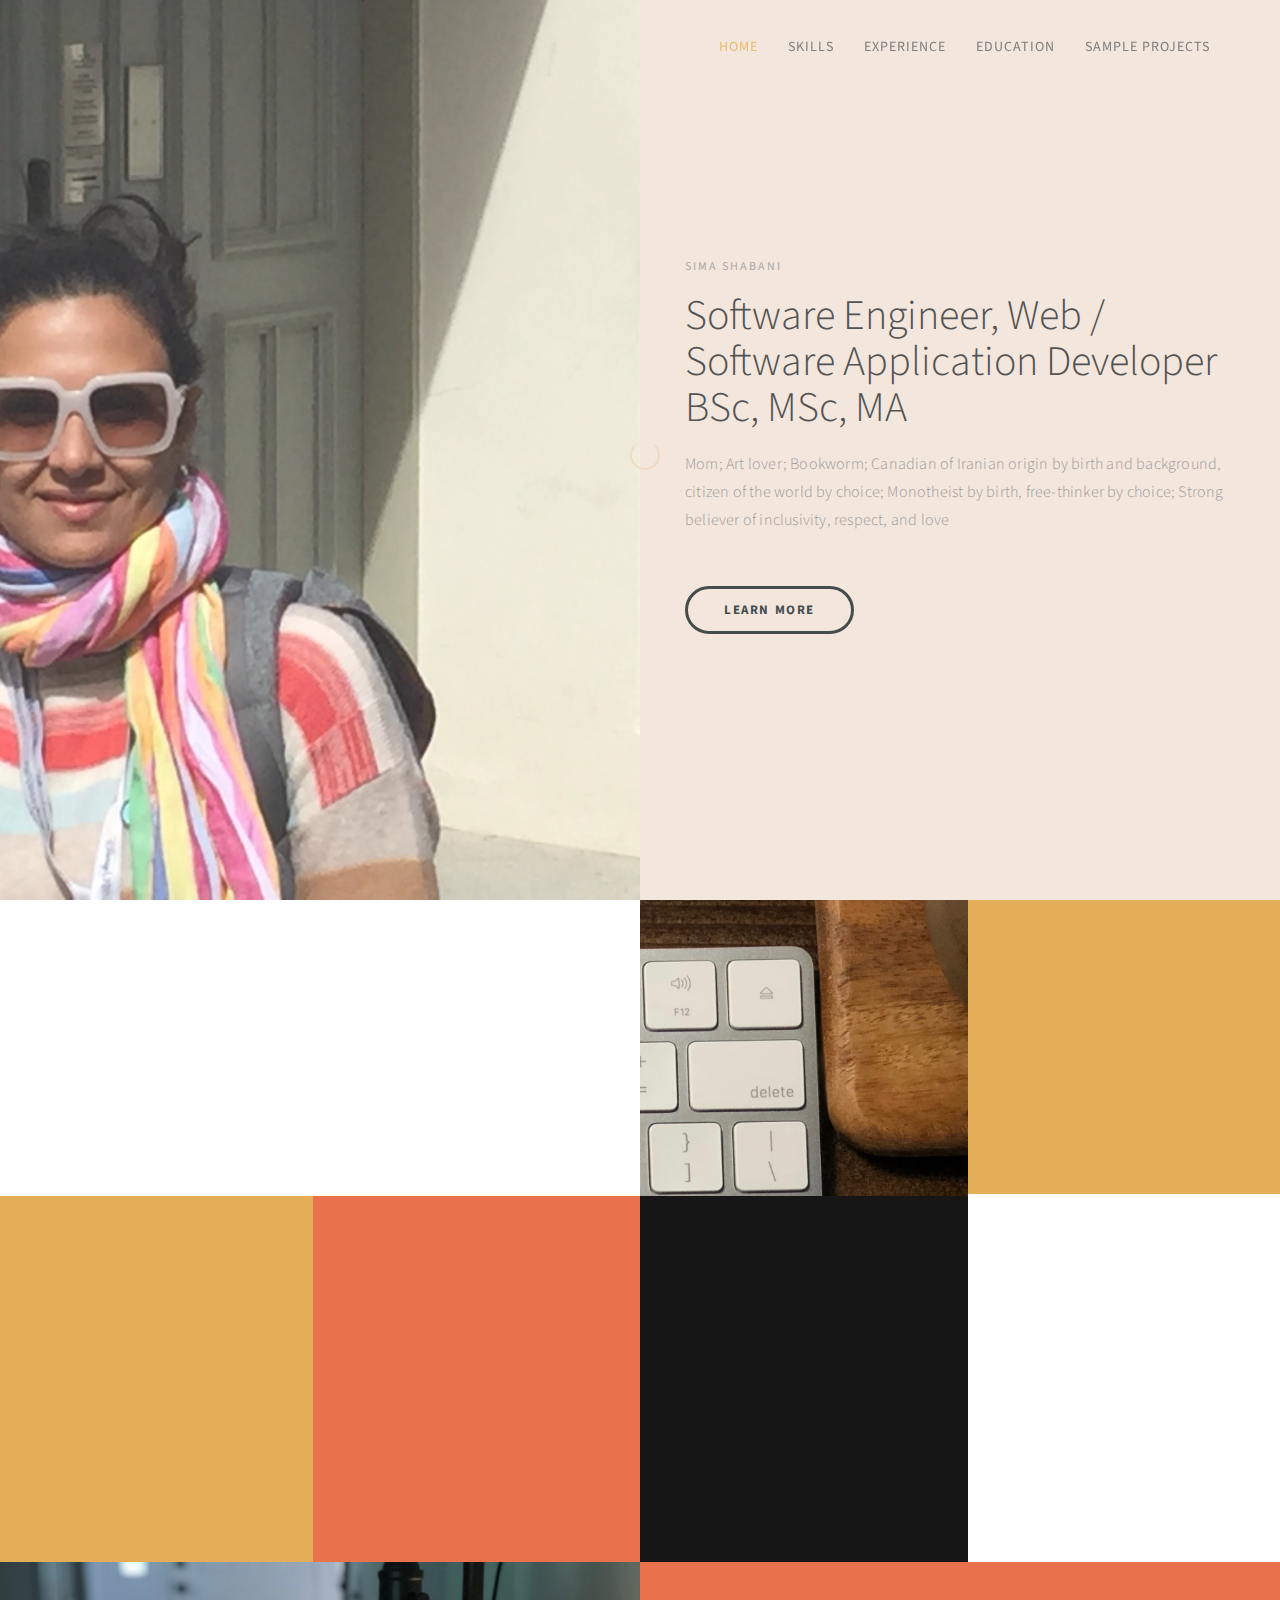
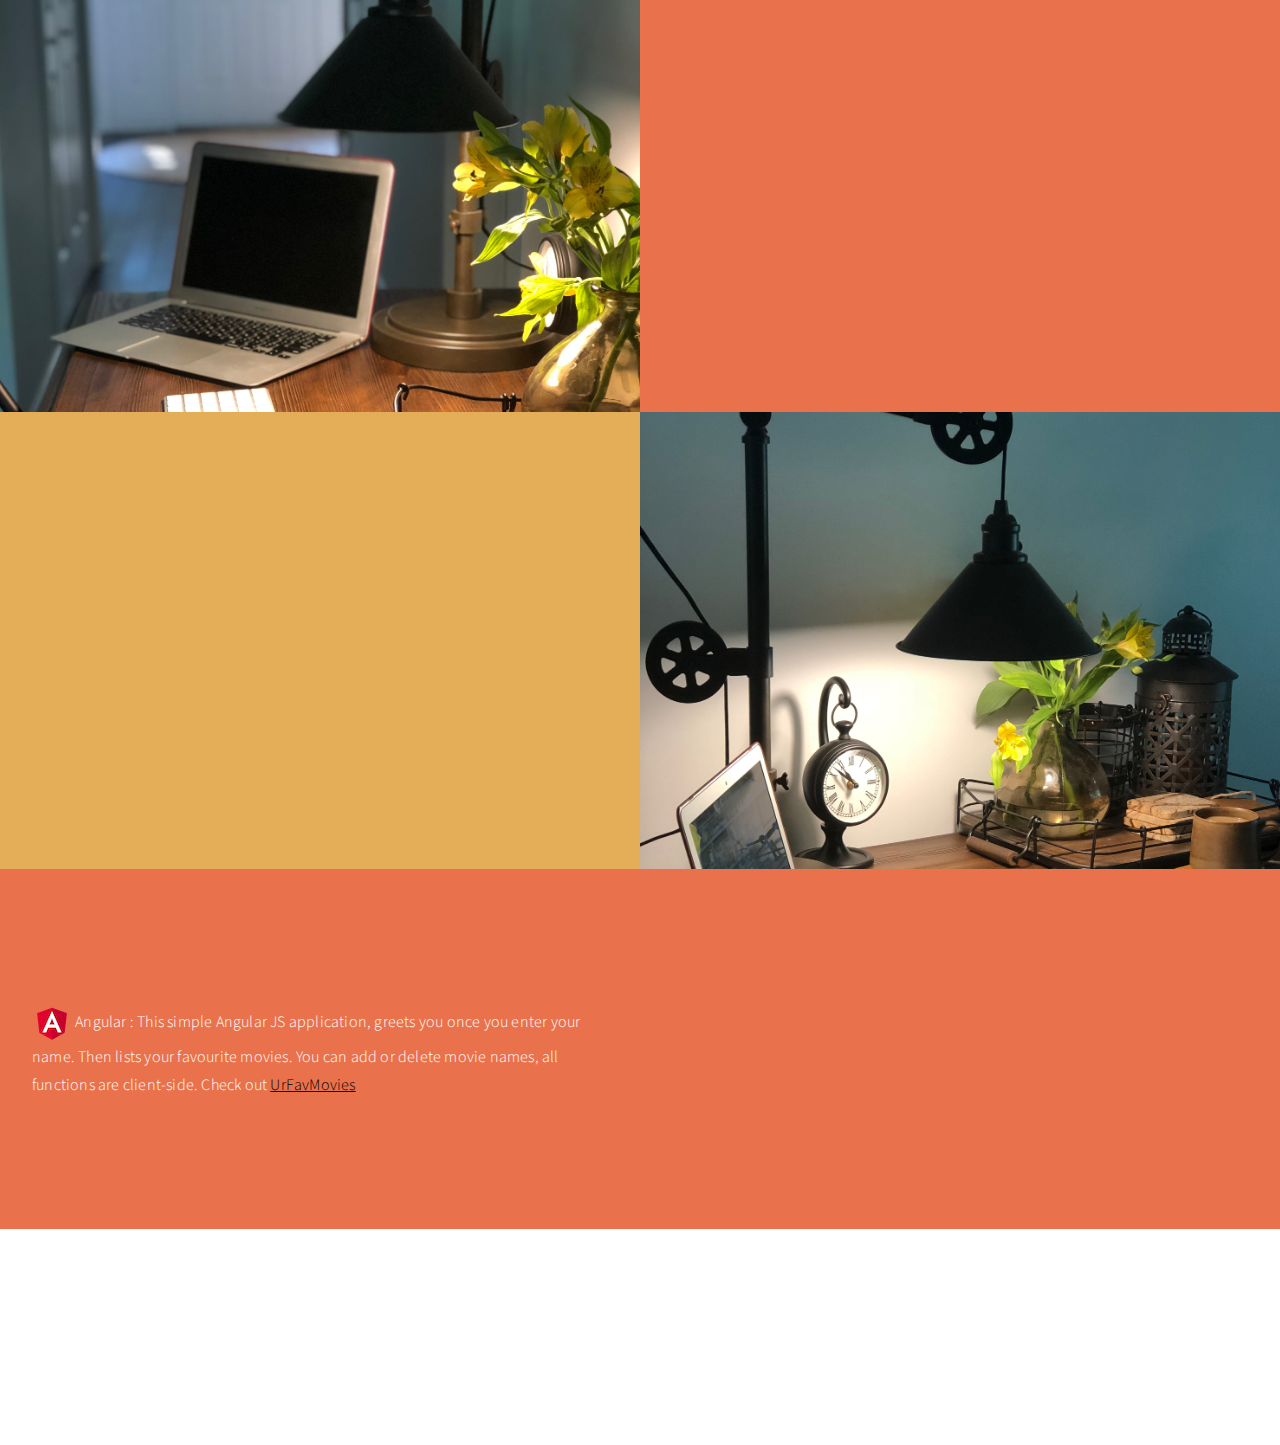
==== index.html @ d3cc43ae "go for it" ====
<!DOCTYPE html>
<html lang="en">
<head>

<meta charset="UTF-8">
<meta http-equiv="X-UA-Compatible" content="IE=Edge">
<meta name="description" content="">
<meta name="keywords" content="">
<meta name="author" content="SimaWithtemplatemo">
<meta name="viewport" content="width=device-width, initial-scale=1, maximum-scale=1">

<title>Sima Shabani</title>
<!--
Stimulus Template
http://www.templatemo.com/tm-498-stimulus
-->
<link rel="stylesheet" href="css/bootstrap.min.css">
<link rel="stylesheet" href="css/animate.css">
<link rel="stylesheet" href="css/font-awesome.min.css">
<link rel="stylesheet" href="css/templatemo-style.css">

<link href="https://fonts.googleapis.com/css?family=Source+Sans+Pro:300,400,700" rel="stylesheet">

</head>
<body data-spy="scroll" data-target=".navbar-collapse" data-offset="50">


<!-- PRE LOADER -->

<div class="preloader">
     <div class="spinner">
          <span class="spinner-rotate"></span>
     </div>
</div>


<!-- Navigation Section -->

<div class="navbar navbar-fixed-top custom-navbar" role="navigation">
     <div class="container">

          <!-- navbar header
          <div class="navbar-header">
               <button class="navbar-toggle" data-toggle="collapse" data-target=".navbar-collapse">
                    <span class="icon icon-bar"></span>
                    <span class="icon icon-bar"></span>
                    <span class="icon icon-bar"></span>
               </button>
               <a href="#" class="navbar-brand">Stimulus</a>
          </div> -->

          <div class="collapse navbar-collapse">
               <ul class="nav navbar-nav navbar-right">
                    <li><a href="#home" class="smoothScroll">Home</a></li>
              
                    <li><a href="#about" class="smoothScroll">Skills</a></li>
                    <li><a href="#experience" class="smoothScroll">Experience</a></li>
                    <li><a href="#education" class="smoothScroll">Education</a></li>

                    <li><a href="#contact" class="smoothScroll">Sample Projects</a></li>
               </ul>
          </div>

     </div>
</div>


<!-- Home Section -->

<section id="home" class="parallax-section">
     <div class="container">
          <div class="row">

               <div class="col-md-6 col-sm-6">
                    <div class="home-img"></div>
               </div>

               <div class="col-md-6 col-sm-6">
                    <div class="home-thumb">
                         <div class="section-title">

                              <h4 class="wow fadeInUp" data-wow-delay="0.3s">SIMA SHABANI</h4>
                              <h1 class="wow fadeInUp" data-wow-delay="0.6s">Software Engineer, Web / Software Application Developer<br>BSc, MSc, MA</h1>
                              <p class="wow fadeInUp" data-wow-delay="0.9s">Mom; Art lover; Bookworm; Canadian of Iranian origin by birth and background, citizen of the world by choice; Monotheist by birth, free-thinker by choice; Strong believer of inclusivity, respect, and love</p>
                              
                              <a href="#about" class="wow fadeInUp smoothScroll section-btn btn btn-success" data-wow-delay="1.4s">Learn More</a>
                              
                         </div>
                    </div>
               </div>


          </div>
     </div>
</section>


<!-- About Section -->

<section id="about" class="parallax-section">
     <div class="container">
          <div class="row">

               <div class="col-md-6 col-sm-12">
                    <div class="about-thumb">
                         <div class="wow fadeInUp section-title" data-wow-delay="0.4s">
                              <h1>Professional Web / Software Developer</h1>
                             <!--  <p class="color-yellow">Sed vulputate vitae diam quis bibendum</p> -->
                         </div>
                         <div class="wow fadeInUp" data-wow-delay="0.8s">
                              <p>I perform all aspects of Web development from analysing the clients' requirements to preparing prototypes, designing UIs, coding, implementing, deployment, maintenance and support.</p>

                            </div>
                    </div>
               </div>

               <div class="col-md-3 col-sm-6">
                    <div class="background-image about-img"></div>
               </div>

               <div class="bg-yellow col-md-3 col-sm-6">
                    <div class="skill-thumb">
                         <div class="wow fadeInUp section-title color-white" data-wow-delay="1.2s">
                              <h3>Techniques/Languages</h3>
                         </div>

                         <div class=" wow fadeInUp skills-thumb" data-wow-delay="1.6s">
                         <strong>Front-end and UI Design</strong>
                             
                                   <div class="progress">
                                        <div class="progress-bar progress-bar-primary" role="progressbar" aria-valuenow="100" aria-valuemin="0" aria-valuemax="100" style="width: 100%;"></div>
                                   </div>

                         <strong>Back-end Programming</strong>
                            
                                   <div class="progress">
                                        <div class="progress-bar progress-bar-primary" role="progressbar" aria-valuenow="100" aria-valuemin="0" aria-valuemax="100" style="width: 100%;"></div>
                                   </div>

                         <strong>Database</strong>
                           
                                   <div class="progress">
                                        <div class="progress-bar progress-bar-primary" role="progressbar" aria-valuenow="100" aria-valuemin="0" aria-valuemax="100" style="width: 100%;"></div>
                                   </div>
                         </div>

                    </div>
               </div>

          </div>
     </div>
</section>


<!-- Service Section -->

<section id="service" class="parallax-section">
     <div class="container">
          <div class="row">
<div class="col-container">
               <div class="bg-yellow col-md-3 col-sm-6 col">
                    <div class="wow fadeInUp color-white service-thumb" data-wow-delay="0.8s">
                         <i class="fa fa-html5"></i>
                              <h3>Front-end / UI Design</h3>
                              <p class="color-white" item-height="200">
                                HTML - HTML5; CSS / CSS3; JavaScript; 
                                  TypeScript; 
                                  Angular JS; 
                                  Dreamweaver; 
                                  Photoshop; 
                                  jQuery
                              </p>
                    </div>
               </div>

               <div class="col-md-3 col-sm-6 col">
                    <div class="wow fadeInUp color-white service-thumb" data-wow-delay="1.2s">
                         <i class="fa fa-laptop"></i>
                              <h3>Programming / Coding</h3>
                              <p class="color-white">
OOP; PHP; Perl; Phyton; Java; .Net; Visual Basic and C#; Visual Studio

                              </p>
                    </div>
               </div>

               <div class="bg-dark col-md-3 col-sm-6 col">
                    <div class="wow fadeInUp color-white service-thumb" data-wow-delay="1.6s">
                         <i class="fa fa-database"></i>
                              <h3>Database</h3>
                              <p class="color-white">RDMBS design, development, normalization, maintenance; SQL; Oracle; MySQL</p>
                    </div>
               </div>

               <div class="bg-white col-md-3 col-sm-6 col">
                    <div class="wow fadeInUp service-thumb" data-wow-delay="1.8s">
                         <i class="fa fa-server"></i>
                              <h3>Servers / Services / Apps</h3>
                              <p>Apache; Node.js; ISS; Github; CMS (WordPress, Drupal)</p>
                    </div>
               </div>
</div>
          </div>
     </div>
</section>


<!-- Experience Section -->

<section id="experience" class="parallax-section">
     <div class="container">
          <div class="row">

               <div class="col-md-6 col-sm-6">
                    <div class="background-image experience-img"></div>
               </div>

               <div class="col-md-6 col-sm-6">
                    <div class="color-white experience-thumb">
                         <div class="wow fadeInUp section-title" data-wow-delay="0.8s">
                              <h1>My Experiences</h1>
                              <p class="color-white"></p>
                         </div>

                         <div class="wow fadeInUp color-white media" data-wow-delay="1.2s">
                              <div class="media-object media-left">
                                   <i class="fa fa-keyboard-o"></i>
                              </div>
                              <div class="media-body">
                                   <h3 class="media-heading">.NET Software Developer <small>4+ years</small></h3>
                                   <p class="color-white">Private Sector</p>
                              </div>
                         </div>

                         <div class="wow fadeInUp color-white media" data-wow-delay="1.6s">
                              <div class="media-object media-left">
                                   <i class="fa fa-keyboard-o"></i>
                              </div>
                              <div class="media-body">
                                   <h3 class="media-heading">Systems Integrator / Web Developer <small>8+ years</small></h3>
                                   <p class="color-white">Government / Public Sector</p>
                              </div>
                         </div>
                         <div class="wow fadeInUp color-white media" data-wow-delay="1.6s">
                            <div class="media-object media-left">
                                 <i class="fa fa-keyboard-o"></i>
                            </div>
                            <div class="media-body">
                                 <h3 class="media-heading">Software Engineer <small>5+ years</small></h3>
                                 <p class="color-white">Freelance - Web and Software Solution Provider</p>
                            </div>
                       </div>

                    </div>
               </div>

          </div>
     </div>
</section>


<!-- Education Section -->

<section id="education" class="parallax-section">
     <div class="container">
          <div class="row">

               <div class="col-md-6 col-sm-6">
                    <div class="color-white education-thumb">
                         <div class="wow fadeInUp section-title" data-wow-delay="0.8s">
                              <h1>My Education</h1>
                              <p class="color-white">BSc, MSc, MA</p>
                         </div>

                         <div class="wow fadeInUp color-white media" data-wow-delay="1.2s">
                              <div class="media-object media-left">
                                   <i class="fa fa-graduation-cap"></i>
                              </div>
                              <div class="media-body">
                                   <h3 class="media-heading">Master of Art in Liberal Studies <small>May 2017</small></h3>
                                   <p class="color-white"> </p>
                              </div>
                         </div>

                         <div class="wow fadeInUp color-white media" data-wow-delay="1.6s">
                              <div class="media-object media-left">
                                   <i class="fa fa-graduation-cap"></i>
                              </div>
                              <div class="media-body">
                                   <h3 class="media-heading">Master of Science in Information Studies <small>June 2012</small></h3>
                                   <p class="color-white"></p>
                              </div>
                         </div>
                         <div class="wow fadeInUp color-white media" data-wow-delay="1.6s">
                            <div class="media-object media-left">
                                 <i class="fa fa-graduation-cap"></i>
                            </div>
                            <div class="media-body">
                                 <h3 class="media-heading">Bachelore of Science in Software Engineering <small>June 1997</small></h3>
                                 <p class="color-white"></p>
                            </div>
                       </div>

                    </div>
               </div>

               <div class="col-md-6 col-sm-6">
                    <div class="background-image education-img"></div>
               </div>

          </div>
     </div>
</section>


<!-- Quotes Section 

<section id="quotes" class="parallax-section">
     <div class="overlay"></div>
     <div class="container">
          <div class="row">

               <div class="col-md-offset-1 col-md-10 col-sm-12">
                    <i class="wow fadeInUp fa fa-star" data-wow-delay="0.6s"></i>
                    <h2 class="wow fadeInUp" data-wow-delay="0.8s">Proin lobortis eu diam et facilisis. Fusce nisi nibh, molestie in vestibulum quis, auctor et orci.</h2>
                    <p class="wow fadeInUp" data-wow-delay="1s">Curabitur at pulvinar ante. Duis dui urna, faucibus eget felis eu, iaculis congue sem.</p>
               </div>

          </div>
     </div>
</section>
-->

<!-- Contact Section -->

<section id="contact" class="parallax-section">
     <div class="container">
          <div class="row">

               <div class="col-md-6 col-sm-12">

                    <div class="contact-form">
                            <div class="wow fadeInUp section-title" data-wow-delay="0.2s">
                                 <h1 class="color-white">Sample Projects</h1>
                                 <p class="color-white"></p>
                            </div>
                           
                            <div>
                              
                            <p class="color-white"><img src="images/Angular_li.png">
                               Angular : This simple Angular JS application, greets you once you enter your name. Then lists your favourite movies. You can add or delete movie names, all functions are client-side. Check out <a class="blackhls" href="https://simashabani.github.io/UrFavMovies/index.html" target="blank">UrFavMovies</a>
                            </p>
   </div>
                       </div>
                  <!--<div class="contact-form">
                         <div class="wow fadeInUp section-title" data-wow-delay="0.2s">
                              <h1 class="color-white">Contact me</h1>
                              <p class="color-white"></p>
                         </div>

                         <div id="contact-form">
                              <form action="#template-mo" method="post">
                                   <div class="wow fadeInUp" data-wow-delay="1s">
                                        <input name="fullname" type="text" class="form-control" id="fullname" placeholder="Your Name">
                                   </div>
                                   <div class="wow fadeInUp" data-wow-delay="1.2s">
                                        <input name="email" type="email" class="form-control" id="email" placeholder="Your Email">
                                   </div>
                                   <div class="wow fadeInUp" data-wow-delay="1.4s">
                                        <textarea name="message" rows="5" class="form-control" id="message" placeholder="Write your message..."></textarea>
                                   </div>
                                   <div class="wow fadeInUp col-md-6 col-sm-8" data-wow-delay="1.6s">
                                        <input name="submit" type="submit" class="form-control" id="submit" value="Send">
                                   </div>
                              </form>
                         </div>

                    </div> -->
               </div>

             <!--  <div class="col-md-3 col-sm-6">
                    <div class="background-image contact-img"></div>
               </div> 

               <div class="bg-dark col-md-6 col-sm-12">
                    <div class="contact-thumb">
                        <div class="wow fadeInUp contact-info" data-wow-delay="0.6s">
                              <h3 class="color-white">Visit my office</h3>
                              <p>456 New Street 22000, New York City, USA</p>
                         </div> 

                         <div class="wow fadeInUp contact-info" data-wow-delay="0.8s">
                              <h3 class="color-white">Contact.</h3>
                             <p><i class="fa fa-phone"></i> 01-0110-0220</p>
                              <p><i class="fa fa-envelope-o"></i> <a href="mailto:hello@company.co">hello@company.co</a></p>
                              <p><i class="fa fa-globe"></i> <a href="https://simashabani.github.io/">https://simashabani.github.io/</a></p>
                         </div>

                    </div>
               </div>-->

          </div>
     </div>
</section>


<!-- Footer Section -->

<footer>
	<div class="container">
		<div class="row">

               <div class="col-md-12 col-sm-12">
                    <div class="wow fadeInUp footer-copyright" data-wow-delay=".2s">
                         <p>Copyright &copy; 2018 Sima Shabani | Design: templatemo</p>
                         <p><i class="fa fa-globe"></i> <a href="https://simashabani.github.io/">https://simashabani.github.io/</a></p>
                         <p><i class="fa fa-envelope-o"></i> <a href="mailto:sima.shabani@gmail.com?subject=fromGithub" target="_blank">Email Me</a></p>
                    </div>
				<ul class="wow fadeInUp social-icon" data-wow-delay="2s">

                         <li><a href="#" class="fa fa-linkedin" href="https://www.linkedin.com/in/sima-shabani-69098434/"></a></li>

                    </ul>
               </div>
			
		</div>
	</div>
</footer>

<!-- SCRIPTS -->

<script src="js/jquery.js"></script>
<script src="js/bootstrap.min.js"></script>
<script src="js/jquery.parallax.js"></script>
<script src="js/smoothscroll.js"></script>
<script src="js/wow.min.js"></script>
<script src="js/custom.js"></script>

</body>
</html>
---- css/templatemo-style.css ----
/*

Stimulus Template

http://www.templatemo.com/tm-498-stimulus

*/

body {
	background: #ffffff;
    font-family: 'Source Sans Pro', sans-serif;
    font-style: normal;
	font-weight: 300;
    overflow-x: hidden;
}

html,body {
  width: 100%;
  height: 100%;
}


/*---------------------------------------
    Typorgraphy              
-----------------------------------------*/

h1,h2,h3,h4,h5,h6 {
  font-style: normal;
  font-weight: 300;
}

h1,h2,h3 {
  font-weight: 300;
}

h1 {
  font-size: 42px;
  padding-bottom: 14px;
  margin-bottom: 0px;
}

h2 {
  font-size: 42px;
  line-height: 52px;
  margin-top: 0px;
}

h3 {
  font-size: 26px;
  line-height: 32px;
  padding-bottom: 6px;
}

h4 {
  color: #999;
  font-size: 12px;
  font-weight: normal;
  letter-spacing: 2px;
  text-transform: uppercase;
  padding-top: 6px;
}

h5 {
  color: #666666;
}

strong {
  color: #232B2B;
  font-weight: normal;
}

p {
    color: #888;
    font-size: 16px;
    font-weight: 300;
    line-height: 28px;
    letter-spacing: 0.2px;
}

.section-btn {
  background-color: transparent;
  border: 3px solid #232B2B;
  border-radius: 100px;
  color: #232B2B;
  font-size: 13px;
  font-weight: bold;
  letter-spacing: 1.6px;
  padding: 12px 36px;
  margin-top: 42px;
  transition: all 0.4s ease-in-out;
  text-transform: uppercase;
}

.section-btn:hover {
  background: #E3AE57;
  border-color: transparent;
  color: #ffffff;
}

.btn-success:focus {
  background-color: #000;
  border-color: transparent;
}

.parallax-section {
  background-attachment: fixed !important;
  background-size: cover !important;
}

.section-title {
  position: relative;
  padding-bottom: 22px;
}

#about,
#service,
#experience,
#education,
#contact {
  position: relative;
}

#home .container,
#about .container, 
#experience .container,
#service .container,
#education .container,
#contact .container {
  width: 100%;
  padding: 0;
  margin: 0;
}

#experience .experience-thumb,
#education .education-thumb  {
  padding: 22px 42px 42px 42px;
}

#service,
#quotes,
footer {
  text-align: center;
}

#experience,
#education {
  background: #E9724C;
}

.background-image {
    background-position: 50% 50% !important;
    background-size: cover !important;
    width: 100%;
    height: 100%;
    min-height: 75vh;
    position: absolute;
    top: 0;
    right: 0;
    bottom: 0;
    left: 0;
}

.color-white {
  color: #ffffff;
}

.color-yellow {
  color: #E3AE57;
}

.bg-yellow {
  background: #E3AE57;
}

.bg-white {
  background: #ffffff;
}

.bg-dark {
  background: #161616;
}



/*---------------------------------------
    General               
-----------------------------------------*/

html{
  -webkit-font-smoothing: antialiased;
}

a {
  color: #E3AE57;
  -webkit-transition: 0.5s;
  -o-transition: 0.5s;
  transition: 0.5s;
  text-decoration: none !important;
}
a:hover, a:active, a:focus {
  color: #E3AE57;
  outline: none;
}

a.blackhls {
  color: rgb(0, 0, 0);
  text-decoration: underline !important;
  -webkit-transition: 0.5s;
  -o-transition: 0.5s;
  transition: 0.5s;
}


* {
  -webkit-box-sizing: border-box;
  -moz-box-sizing: border-box;
  box-sizing: border-box;
}

*:before,
*:after {
  -webkit-box-sizing: border-box;
  -moz-box-sizing: border-box;
  box-sizing: border-box;
}



/*---------------------------------------
    Preloader section              
-----------------------------------------*/

.preloader {
  position: fixed;
  top: 0;
  left: 0;
  width: 100%;
  height: 100%;
  z-index: 99999;
  display: flex;
  flex-flow: row nowrap;
  justify-content: center;
  align-items: center;
  background: none repeat scroll 0 0 #ffffff;
}

.spinner {
  border: 1px solid transparent;
  border-radius: 5px;
  position: relative;
}

.spinner:before {
  content: '';
  box-sizing: border-box;
  position: absolute;
  top: 50%;
  left: 50%;
  width: 30px;
  height: 30px;
  margin-top: -10px;
  margin-left: -10px;
  border-radius: 50%;
  border: 2px solid #E3AE57;
  border-top-color: #f9f9f9;
  animation: spinner .6s linear infinite;
}

@-webkit-@keyframes spinner {
  to {transform: rotate(360deg);}
}

@keyframes spinner {
  to {transform: rotate(360deg);}
}



/*---------------------------------------
    Navigation section              
-----------------------------------------*/

.custom-navbar {
    margin-bottom: 0;
    background-color: #ffffff;
}

.custom-navbar .navbar-brand {
    color: #333;
	text-shadow: 1px 1px #fff;
    font-weight: bold;
    font-size: 24px;
    line-height: 35px;
    letter-spacing: 1px;
}

.custom-navbar .nav li a {
    color: #666;
    font-size: 14px;
    font-weight: 400;
    letter-spacing: 1px;
    text-transform: uppercase;
    line-height: 40px;
    transition: all 0.4s ease-in-out;
}

.custom-navbar .nav li a:hover {
    background: transparent;
    color: #E3AE57;
}

.custom-navbar .navbar-nav > li > a:hover,
.custom-navbar .navbar-nav > li > a:focus {
  background-color: transparent;
}

.custom-navbar .nav li.active > a {
    background-color: transparent;
    color: #E3AE57;
}

.custom-navbar .navbar-toggle {
    border: none;
    padding-top: 10px;
}

.custom-navbar .navbar-toggle {
    background-color: transparent;
}

.custom-navbar .navbar-toggle .icon-bar {
    background: #E3AE57;
    border-color: transparent;
}

@media(min-width:768px) {
    .custom-navbar {
        padding: 12px 0;
        border-bottom: 0;
        background: 0 0; 
    }
    .custom-navbar.top-nav-collapse {
        background: #ffffff;
        box-shadow: 0px 2px 8px 0px rgba(50, 50, 50, 0.08);
        padding: 0;
    }

}



/*---------------------------------------
    Home section              
-----------------------------------------*/

#home h1 {
  padding-bottom: 18px;
}

#home .col-md-6 {
  background: #f1e2d7;
/* light blue color: #c3eafd; */
  padding-right: 0;
  padding-left: 0;
}

#home .home-img {
  background: url('../images/homeSima-img.jpg') no-repeat;
  background-size: cover;
  background-position: 50% 50%;
  width: 100%;
  height: 100vh;
}

#home .home-thumb {
  display: -webkit-box;
  display: -webkit-flex;
  display: -ms-flexbox;
  display: flex;
  -webkit-box-align: center;
  -webkit-align-items: center;
  -ms-flex-align: center;
  align-items: center;
  height: 100vh;
  padding: 0 45px 0 45px;
}



/*---------------------------------------
   About section              
-----------------------------------------*/

#about .about-img {
    background: url('../images/aboutSima3-img.jpg') no-repeat;
}

#about .about-thumb,
#about .skill-thumb {
  padding: 22px 32px 32px 32px;
}

#about .progress {
  background: #ffffff;
  border-radius: 0px;
  box-shadow: none;
  height: 2px;
}

#about .progress-bar-primary {
  background: #232B2B;
}

#about strong,
#about span {
  font-weight: bold;
  display: inline-block;
  padding-bottom: 8px;
}



/*---------------------------------------
    Service section              
-----------------------------------------*/

#service {
  background: #E9724C;
}

#service p {
  font-size: 18px;
  line-height: 30px;
}

#service .service-thumb {
  padding: 52px 22px 52px 22px;
}

#service .service-thumb .fa {
  font-size: 42px;
  padding-bottom: 22px;
}



/*---------------------------------------
    Experience section              
-----------------------------------------*/

#experience .experience-img {
  background: url('../images/experienceSima-img.jpg') no-repeat;
}

#experience .media-heading {
  margin-bottom: 0px;
}

#experience .media .fa {
  font-size: 42px;
  margin-right: 14px;
}

#experience small {
  color: #633;
  font-weight: bold;
}

/*---------------------------------------
    Education section              
-----------------------------------------*/

#education {
  background: #E3AE57;
}

#education .education-img {
  background: url('../images/educationSima-img.jpg') no-repeat;
}

#education .media-heading {
  margin-bottom: 0px;
}

#education .media .fa {
  font-size: 42px;
  margin-right: 14px;
}

#education small {
  color: #886D1E;
  font-weight: bold;
}



/*---------------------------------------
   Quotes section              
-----------------------------------------*/

#quotes {
    background: url('../images/quotes-bg.jpg') 50% 0 repeat-y fixed;
    background-size: cover;
    background-position: center center;
    color: #ffffff;
    position: relative;
    padding: 100px 0px;
}

#quotes .overlay {
    background: #121212;
    width: 100%;
    height: 100%;
    position: absolute;
    top: 0;
    opacity: 0.7;
}

#quotes .fa {
  font-size: 42px;
  margin-top: 32px;
  margin-bottom: 22px;
}

#quotes p {
  padding-top: 32px;
}


/*---------------------------------------
    Contact section              
-----------------------------------------*/

#contact {
  background: #E9724C;
}

#contact .contact-form,
#contact .contact-thumb {
  padding: 22px 32px 22px 32px;
  min-height: 40vh;
}

#contact .contact-img {
  background: url('../images/contactSima-img.jpg') no-repeat;
  min-height: 75vh;
}

#contact .contact-info {
  padding-top: 6px;
  padding-bottom: 6px;
}

#contact .form-control::-moz-placeholder{color:#ffffff;opacity:1}
#contact .form-control:-ms-input-placeholder{color:#ffffff}
#contact .form-control::-webkit-input-placeholder{color:#ffffff}

#contact .form-control {
  background: transparent;
  border: none;
  border-bottom: 1px solid #E3AE57;
  border-radius: 0px;
  box-shadow: none;
  color: #ffffff;
  font-size: 18px;
  margin-top: 10px;
  margin-bottom: 25px;
  transition: all 0.4s ease-in-out;
}

#contact .form-control:focus {
  border-bottom-color: #ffffff;
}

#contact input {
  height: 45px;
}

#contact input[type="submit"] {
  background: #ffffff;
  border: 2px solid transparent;
  border-radius: 40px;
  color: #161616;
  padding-bottom: 10px;
}

#contact input[type="submit"]:hover {
  background: transparent;
  border-color: #ffffff;
  color: #ffffff;
}

#contact .fa {
  padding-right: 10px;
}



/*---------------------------------------
   Footer section              
-----------------------------------------*/

footer {
    padding: 10px 0px;
}



/*---------------------------------------
   Social icon             
-----------------------------------------*/

.social-icon {
    position: relative;
    padding: 0;
    margin: 0;
    text-align: center;
}

.social-icon li {
    display: inline-block;
    list-style: none;
}

.social-icon li a {
    border: 2px solid transparent;
    color: #999;
    border-radius: 100px;
    cursor: pointer;
    font-size: 16px;
    text-decoration: none;
    transition: all 0.4s ease-in-out;
    width: 50px;
    height: 50px;
    line-height: 50px;
    text-align: center;
    vertical-align: middle;
    position: relative;
    margin: 22px 4px 10px 4px;
}

.social-icon li a:hover {
    background: #E3AE57;
    border-color: #ffffff;
    color: #ffffff;
    transform: scale(1.1);
}



/*---------------------------------------
   Mobile Responsive         
-----------------------------------------*/

@media only screen and (max-width: 580px) {
  h1 {
    font-size: 32px;
  }

  h2 {
    font-size: 28px;
    line-height: inherit;
  }

  h3 {
    font-size: 22px;
    line-height: inherit;
  }
}

@media only screen and (max-width: 767px) {
  .custom-navbar .navbar-brand {
    line-height: 18px;
  }

  #home .home-thumb {
    height: auto;
    padding-top: 32px;
    padding-bottom: 12px;
  }

  #home .container,
  #about .container, 
  #experience .container,
  #service .container,
  #education .container,
  #contact .container {
    padding-right: 15px;
    padding-left: 15px;
  }

  #about .col-md-3,
  #experience .col-md-6,
  #education .col-md-6,
  #contact .col-md-3 {
    padding: 0;
    margin: 0;
  }

  .background-image {
    position: relative;
    min-height: 65vh;
  }
}

@media only screen and (max-width: 1024px) {
  .section-title {
    padding-bottom: 12px;
  }

  footer {
    padding: 10px 0;
  }
}

/* added by Sima*/
.col-container {
  display: flex; 
  width: 100%; 
}

.col {
  flex: 1;
  
}
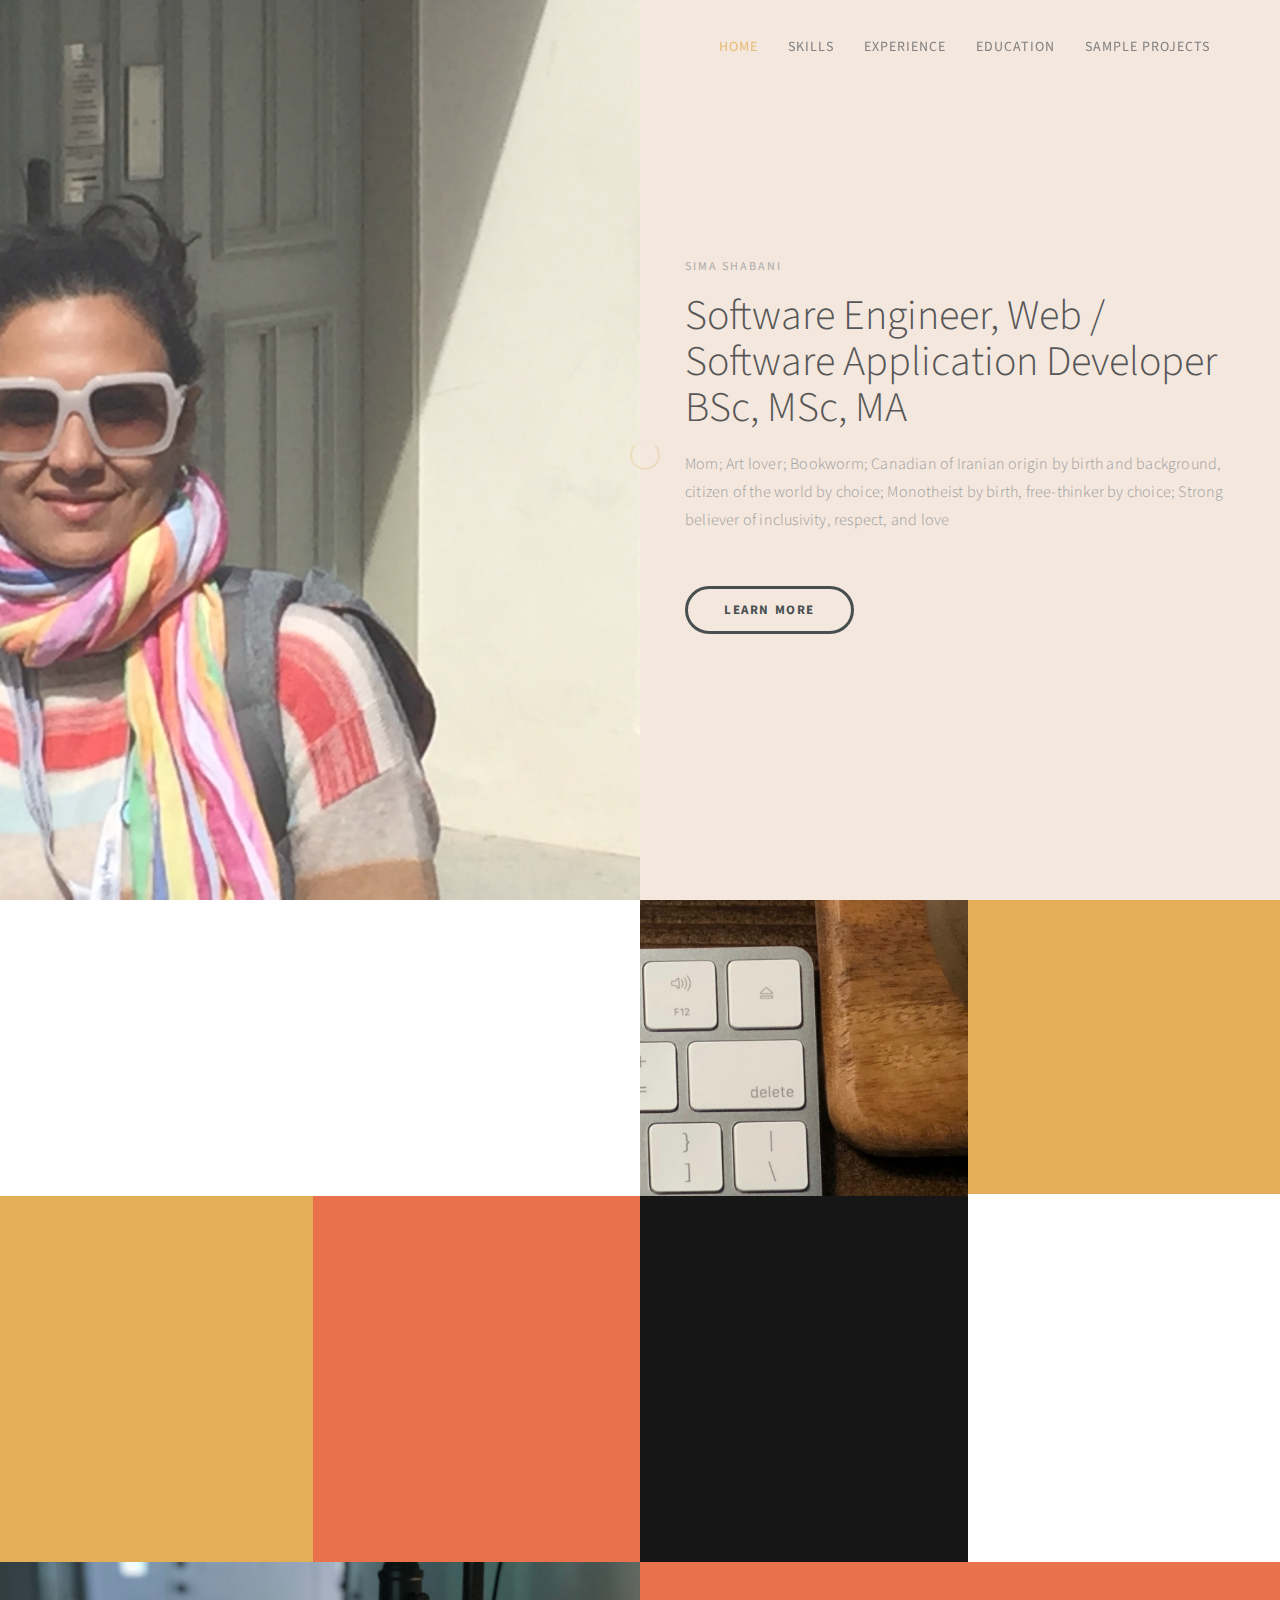
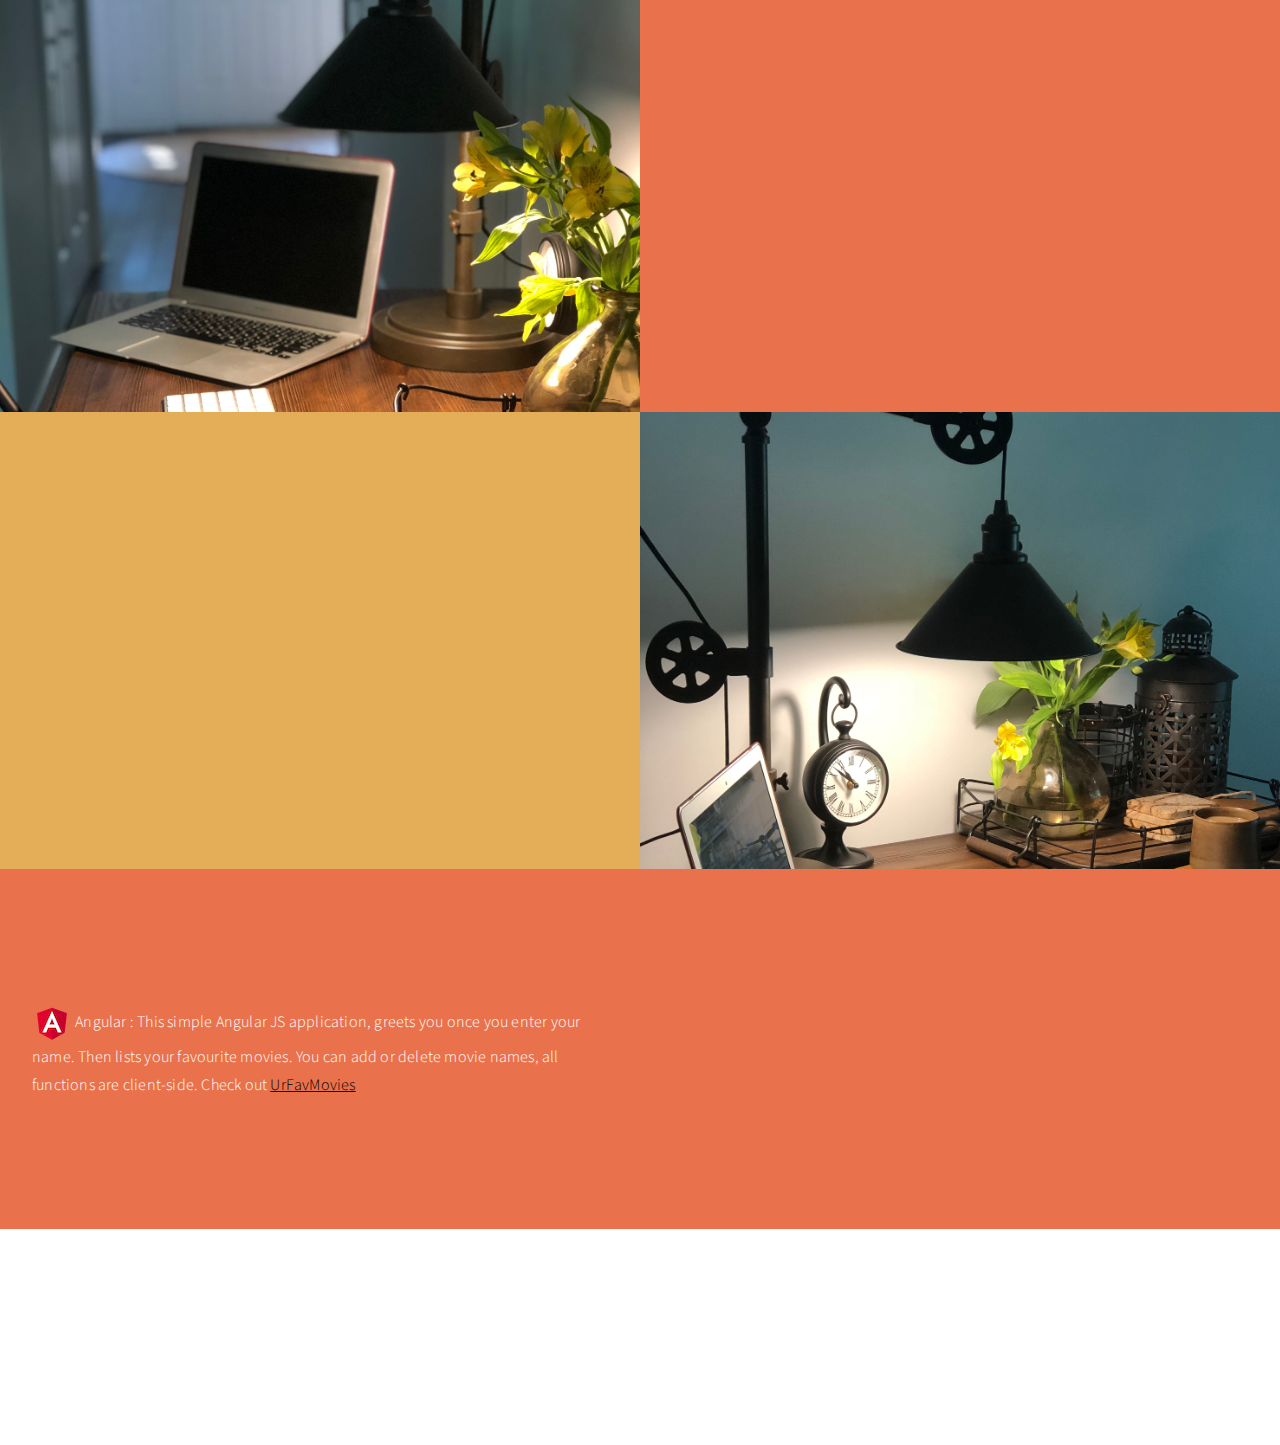
==== commit 2db82595: "fgf" ====
--- a/index.html
+++ b/index.html
@@ -39,15 +39,15 @@
 <div class="navbar navbar-fixed-top custom-navbar" role="navigation">
      <div class="container">
 
-          <!-- navbar header
+          <!-- navbar header -->
           <div class="navbar-header">
                <button class="navbar-toggle" data-toggle="collapse" data-target=".navbar-collapse">
                     <span class="icon icon-bar"></span>
                     <span class="icon icon-bar"></span>
                     <span class="icon icon-bar"></span>
                </button>
-               <a href="#" class="navbar-brand">Stimulus</a>
-          </div> -->
+             <!--  <a href="#" class="navbar-brand">Stimulus</a> -->
+          </div>
 
           <div class="collapse navbar-collapse">
                <ul class="nav navbar-nav navbar-right">
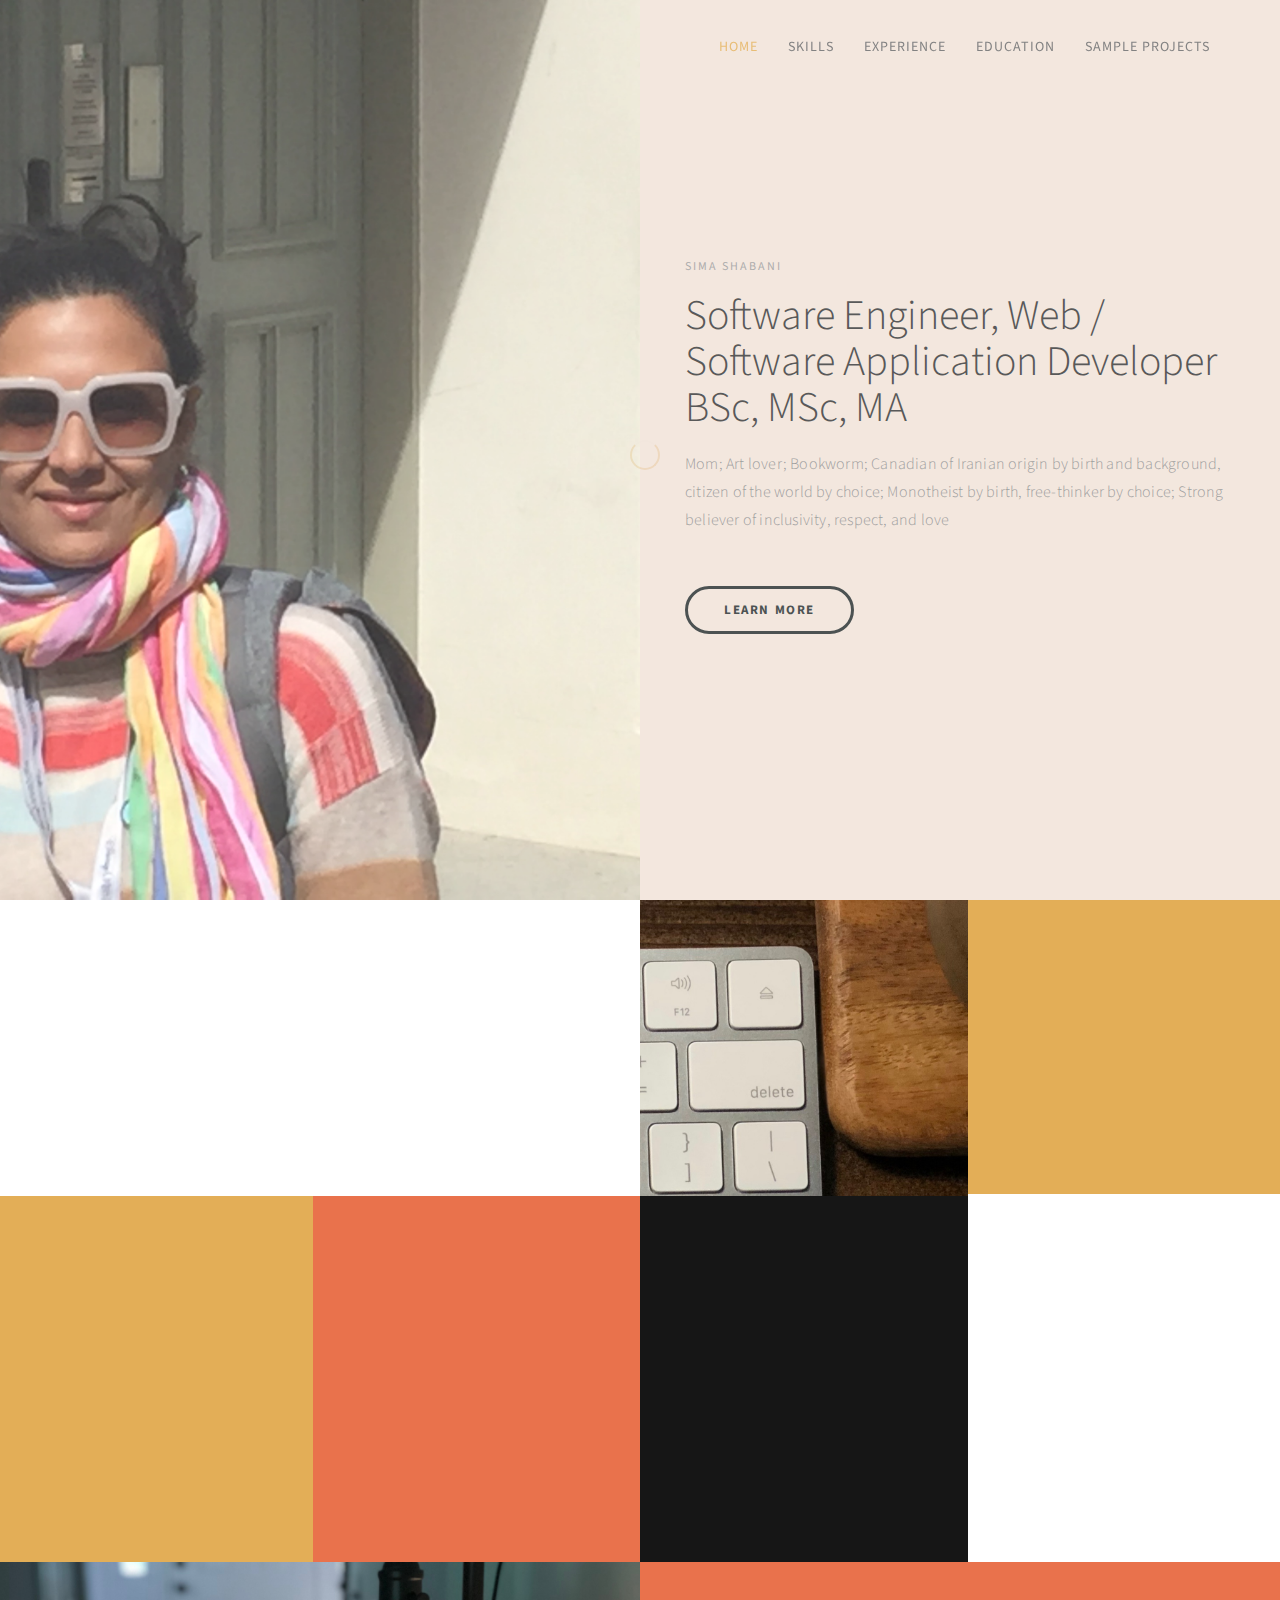
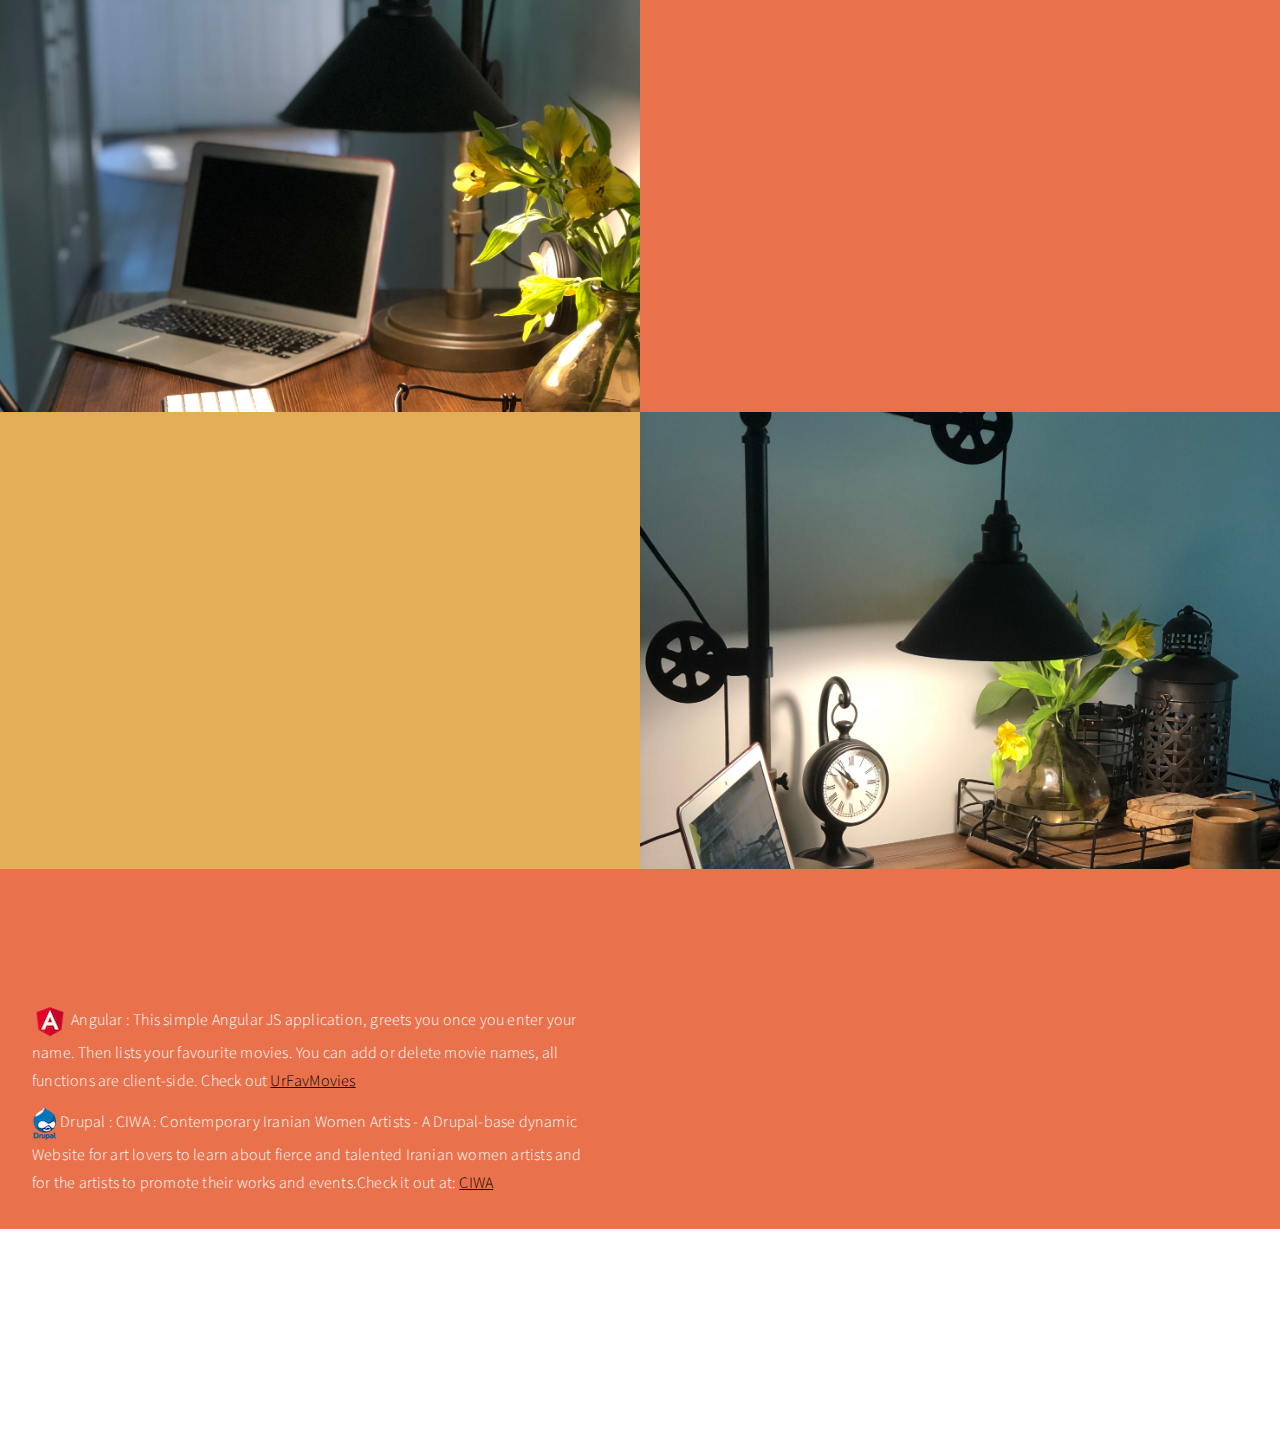
==== commit 537e9940: "added Drupal" ====
--- a/index.html
+++ b/index.html
@@ -351,6 +351,12 @@
                                Angular : This simple Angular JS application, greets you once you enter your name. Then lists your favourite movies. You can add or delete movie names, all functions are client-side. Check out <a class="blackhls" href="https://simashabani.github.io/UrFavMovies/index.html" target="blank">UrFavMovies</a>
                             </p>
    </div>
+   <div>
+                              
+    <p class="color-white"><img src="images/drupal-logo.png">
+       Drupal : CIWA : Contemporary Iranian Women Artists - A Drupal-base dynamic Website for art lovers to learn about fierce and talented Iranian women artists and for the artists to promote their works and events.Check it out at: <a class="blackhls" href="http://ciwartists.com/" target="blank">CIWA</a>
+    </p>
+</div>
                        </div>
                   <!--<div class="contact-form">
                          <div class="wow fadeInUp section-title" data-wow-delay="0.2s">
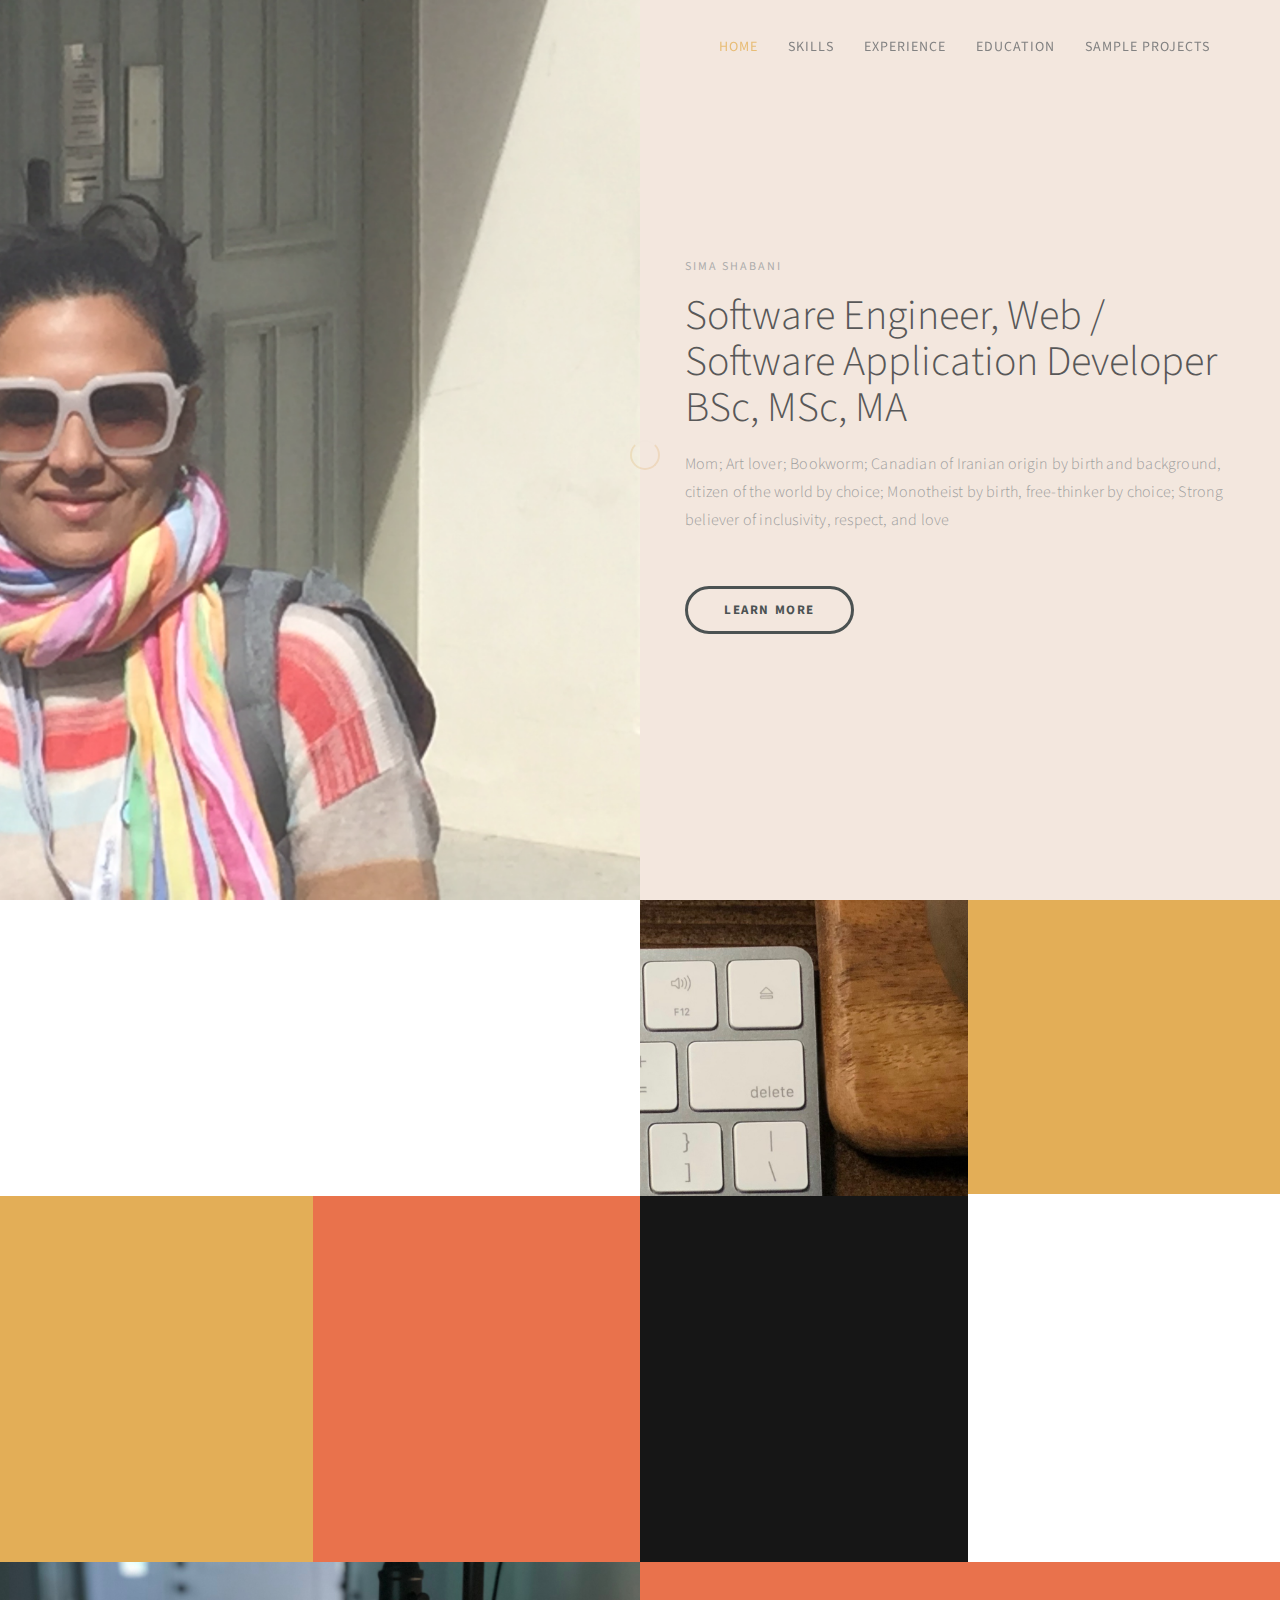
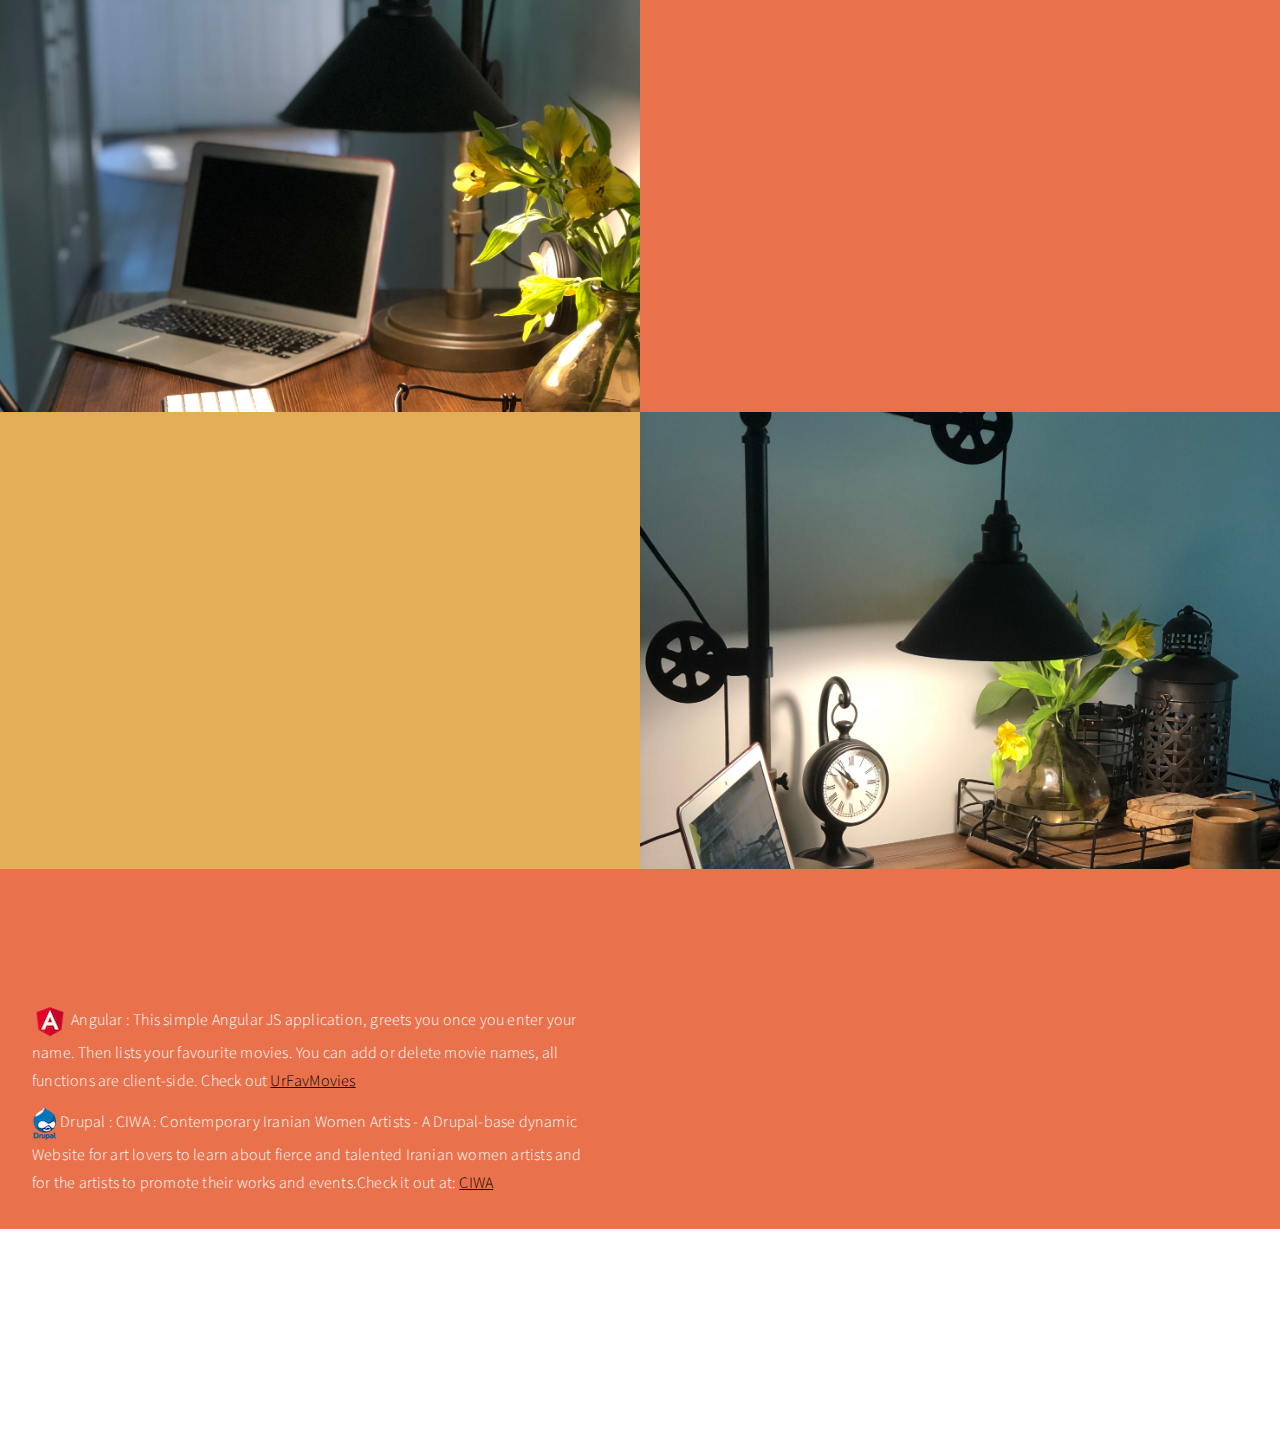
==== commit e864405a: "ssl" ====
--- a/index.html
+++ b/index.html
@@ -354,7 +354,7 @@
    <div>
                               
     <p class="color-white"><img src="images/drupal-logo.png">
-       Drupal : CIWA : Contemporary Iranian Women Artists - A Drupal-base dynamic Website for art lovers to learn about fierce and talented Iranian women artists and for the artists to promote their works and events.Check it out at: <a class="blackhls" href="http://ciwartists.com/" target="blank">CIWA</a>
+       Drupal : CIWA : Contemporary Iranian Women Artists - A Drupal-base dynamic Website for art lovers to learn about fierce and talented Iranian women artists and for the artists to promote their works and events.Check it out at: <a class="blackhls" href="https://ciwartists.com/" target="blank">CIWA</a>
     </p>
 </div>
                        </div>
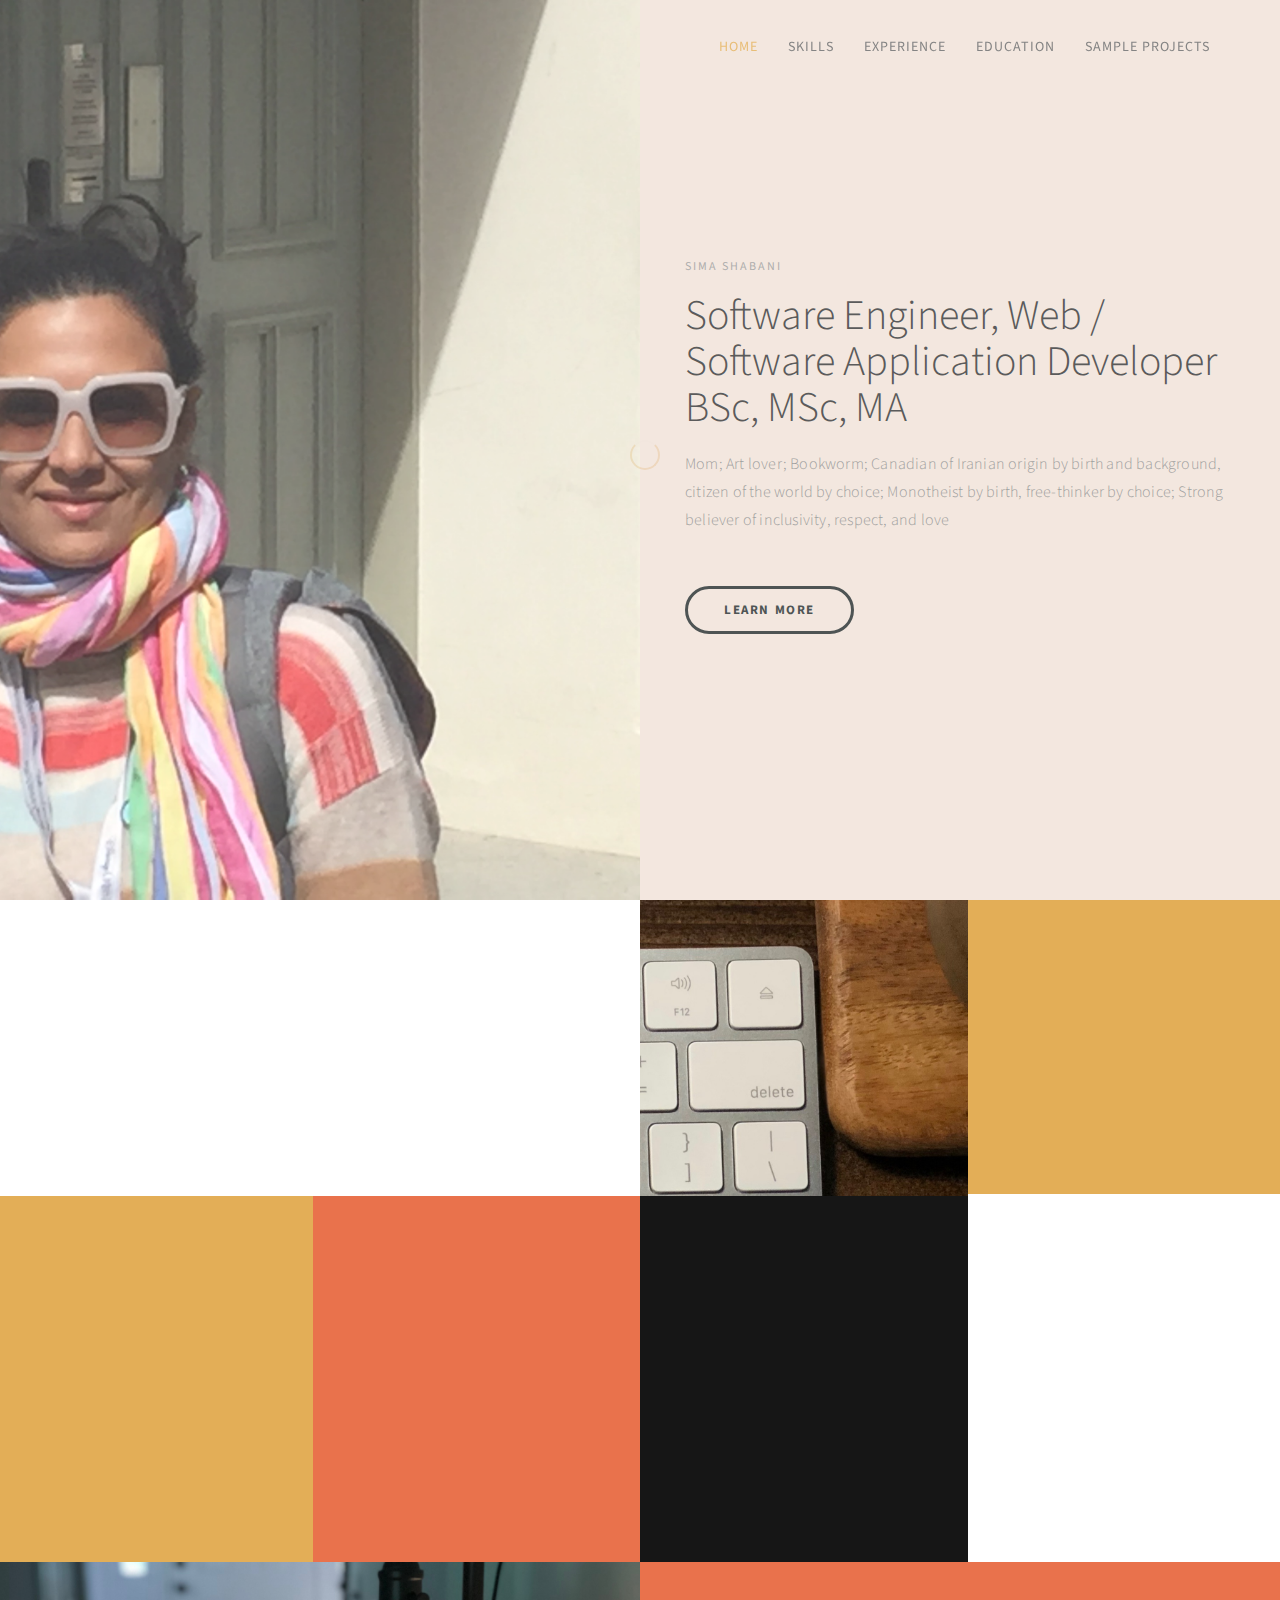
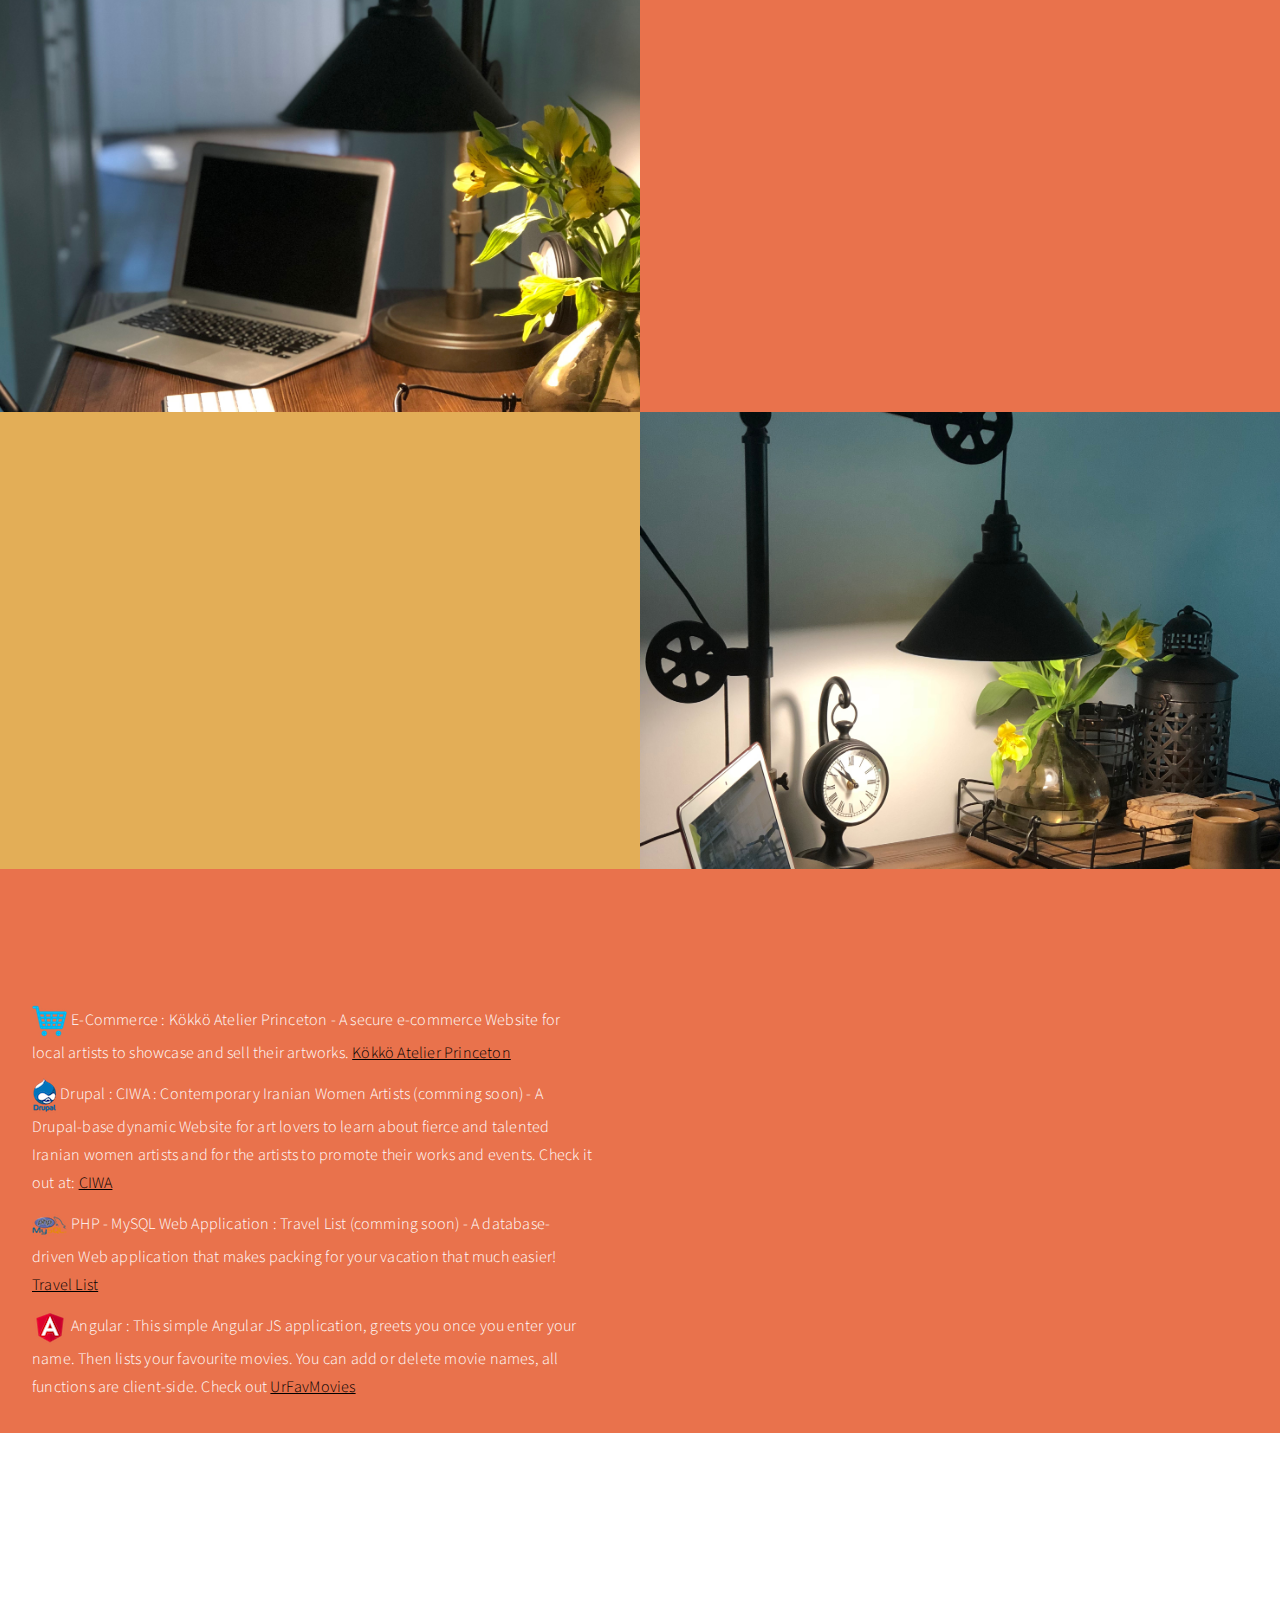
==== commit b1ea7cbf: "blah" ====
--- a/index.html
+++ b/index.html
@@ -345,18 +345,34 @@
                                  <p class="color-white"></p>
                             </div>
                            
+                            
+                            <div>
+                              
+                              <p class="color-white"><img src="images/eCommerce.png">
+                                 E-Commerce : Kökkö Atelier Princeton - A secure e-commerce Website for local artists to showcase and sell their artworks. <a class="blackhls" href="https://www.kokkoprinceton.com/" target="blank">Kökkö Atelier Princeton</a>
+                              </p>
+                            </div>
+  <div>
+                              
+    <p class="color-white"><img src="images/drupal-logo.png">
+       Drupal : CIWA : Contemporary Iranian Women Artists (comming soon) - A Drupal-base dynamic Website for art lovers to learn about fierce and talented Iranian women artists and for the artists to promote their works and events. Check it out at: <a class="blackhls" href="https://ciwartists.com/" target="blank">CIWA</a>
+    </p>
+</div>
+<div>
+  <p class="color-white"><img src="images/amp.png">
+    PHP - MySQL Web Application : Travel List (comming soon) - A database-driven Web application that makes packing for your vacation that much easier! <a class="blackhls" href="https://amp.ciwartists.com" target="blank">Travel List</a>
+ </p>
+</div>
                             <div>
                               
                             <p class="color-white"><img src="images/Angular_li.png">
                                Angular : This simple Angular JS application, greets you once you enter your name. Then lists your favourite movies. You can add or delete movie names, all functions are client-side. Check out <a class="blackhls" href="https://simashabani.github.io/UrFavMovies/index.html" target="blank">UrFavMovies</a>
                             </p>
-   </div>
-   <div>
-                              
-    <p class="color-white"><img src="images/drupal-logo.png">
-       Drupal : CIWA : Contemporary Iranian Women Artists - A Drupal-base dynamic Website for art lovers to learn about fierce and talented Iranian women artists and for the artists to promote their works and events.Check it out at: <a class="blackhls" href="https://ciwartists.com/" target="blank">CIWA</a>
-    </p>
-</div>
+                            </div>
+ 
+
+
+
                        </div>
                   <!--<div class="contact-form">
                          <div class="wow fadeInUp section-title" data-wow-delay="0.2s">
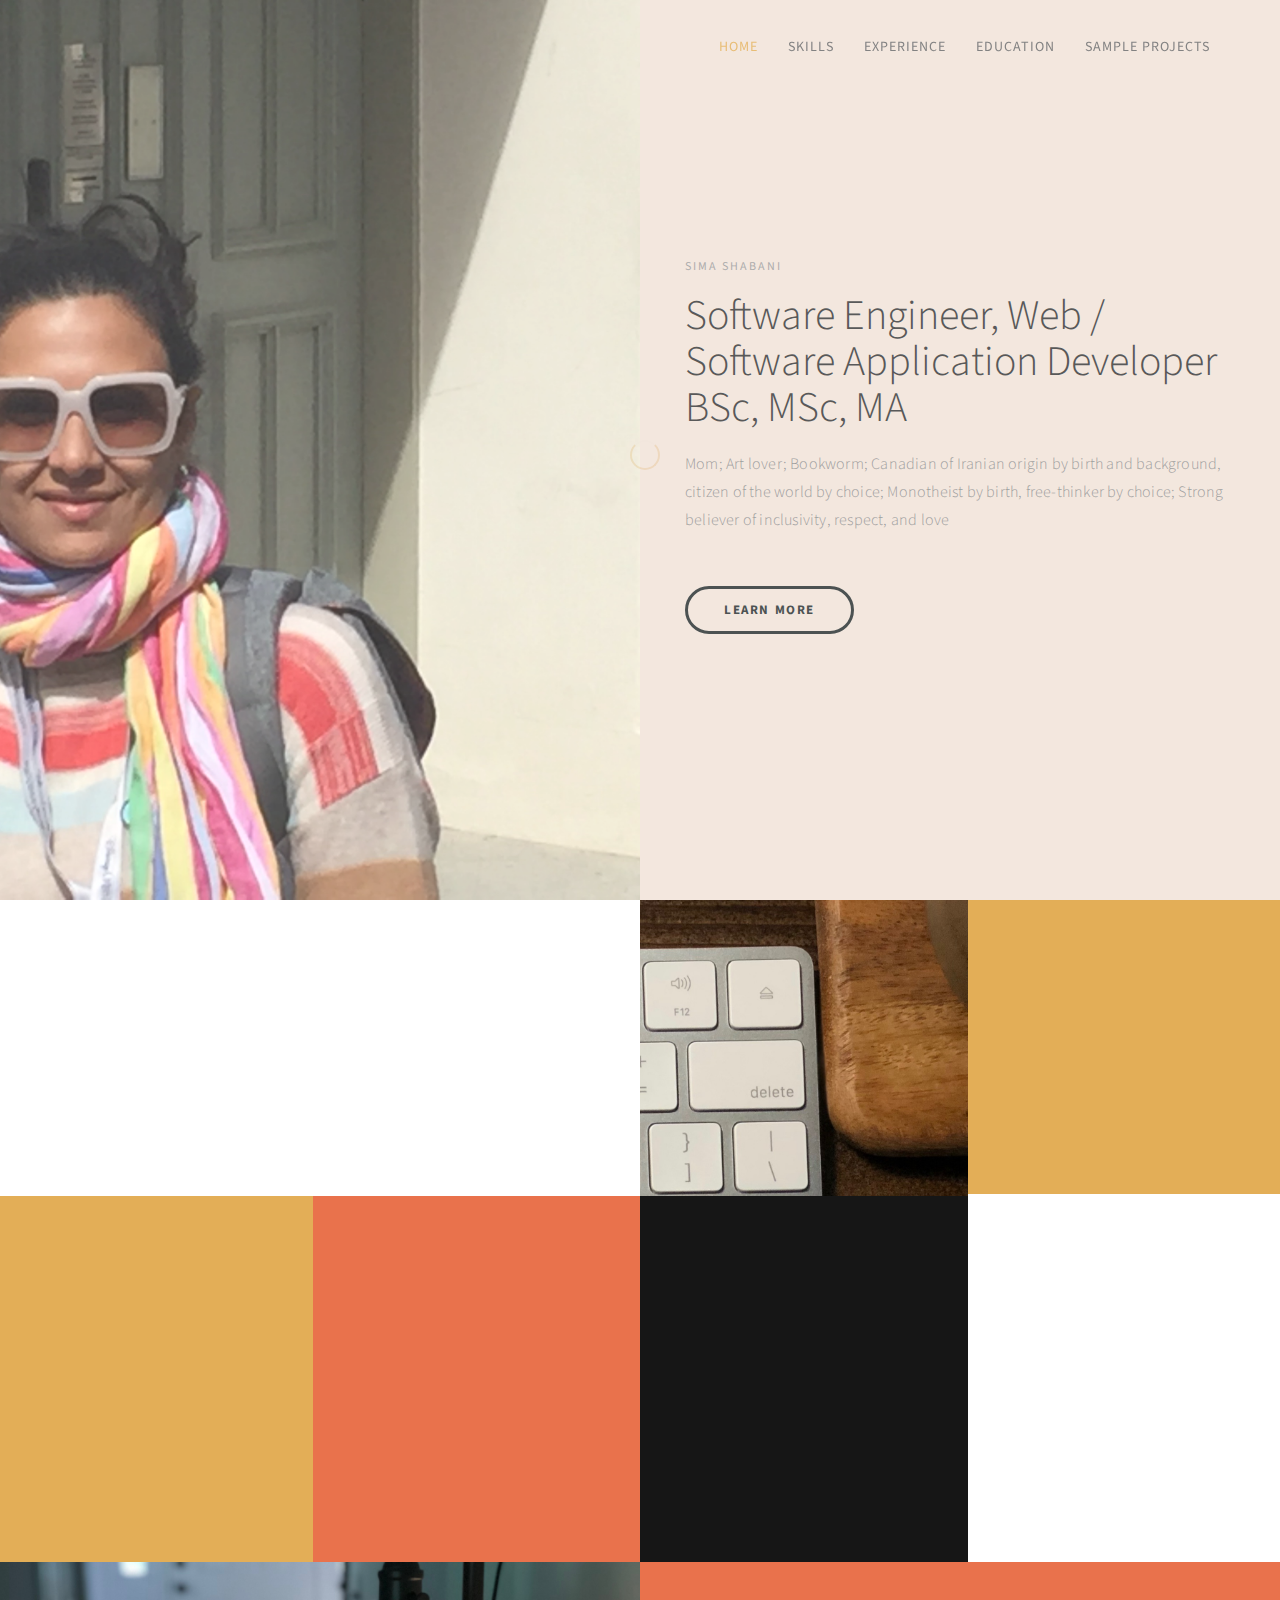
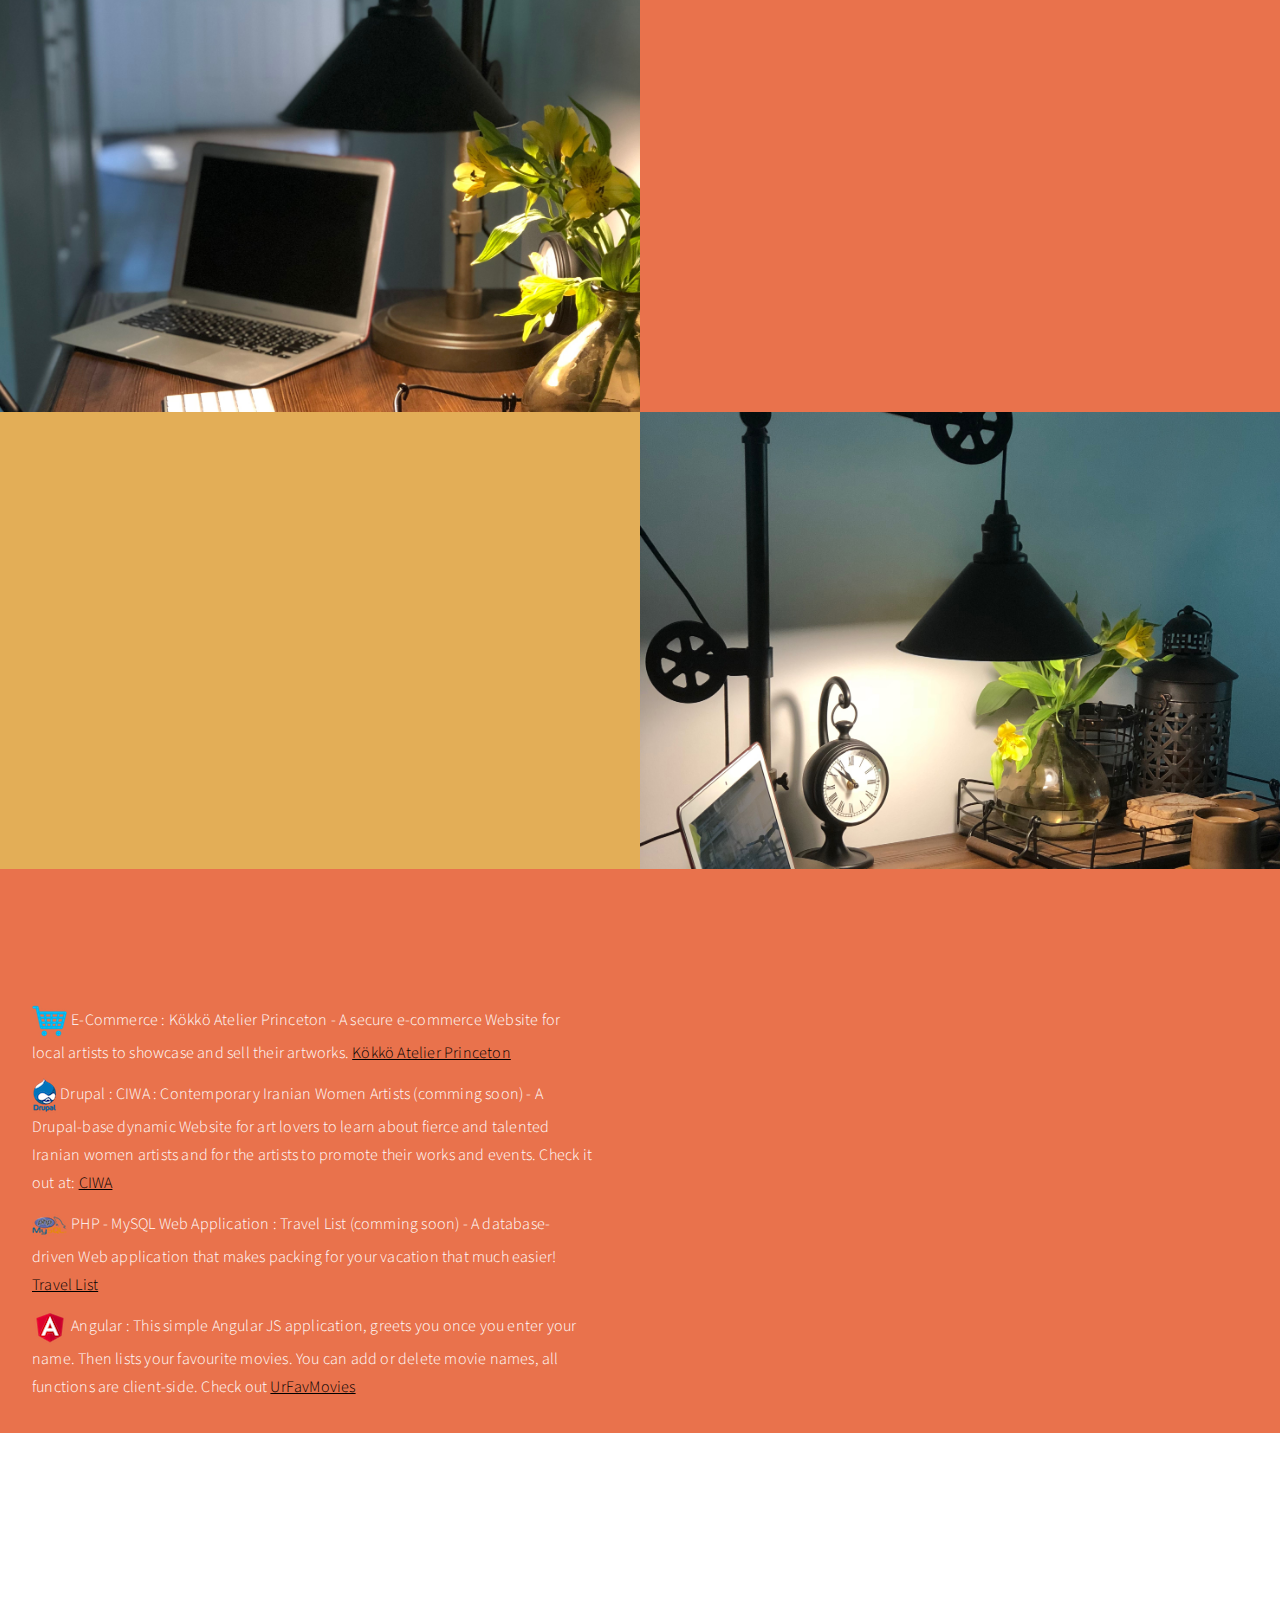
==== commit 941970b0: "jdfla" ====
--- a/index.html
+++ b/index.html
@@ -434,7 +434,7 @@
 
                <div class="col-md-12 col-sm-12">
                     <div class="wow fadeInUp footer-copyright" data-wow-delay=".2s">
-                         <p>Copyright &copy; 2018 Sima Shabani | Design: templatemo</p>
+                         <p>Copyright &copy; 2018 Sima Shabani | Website Developed by Sima Shabani | Design:  templatemo</p>
                          <p><i class="fa fa-globe"></i> <a href="https://simashabani.github.io/">https://simashabani.github.io/</a></p>
                          <p><i class="fa fa-envelope-o"></i> <a href="mailto:sima.shabani@gmail.com?subject=fromGithub" target="_blank">Email Me</a></p>
                     </div>
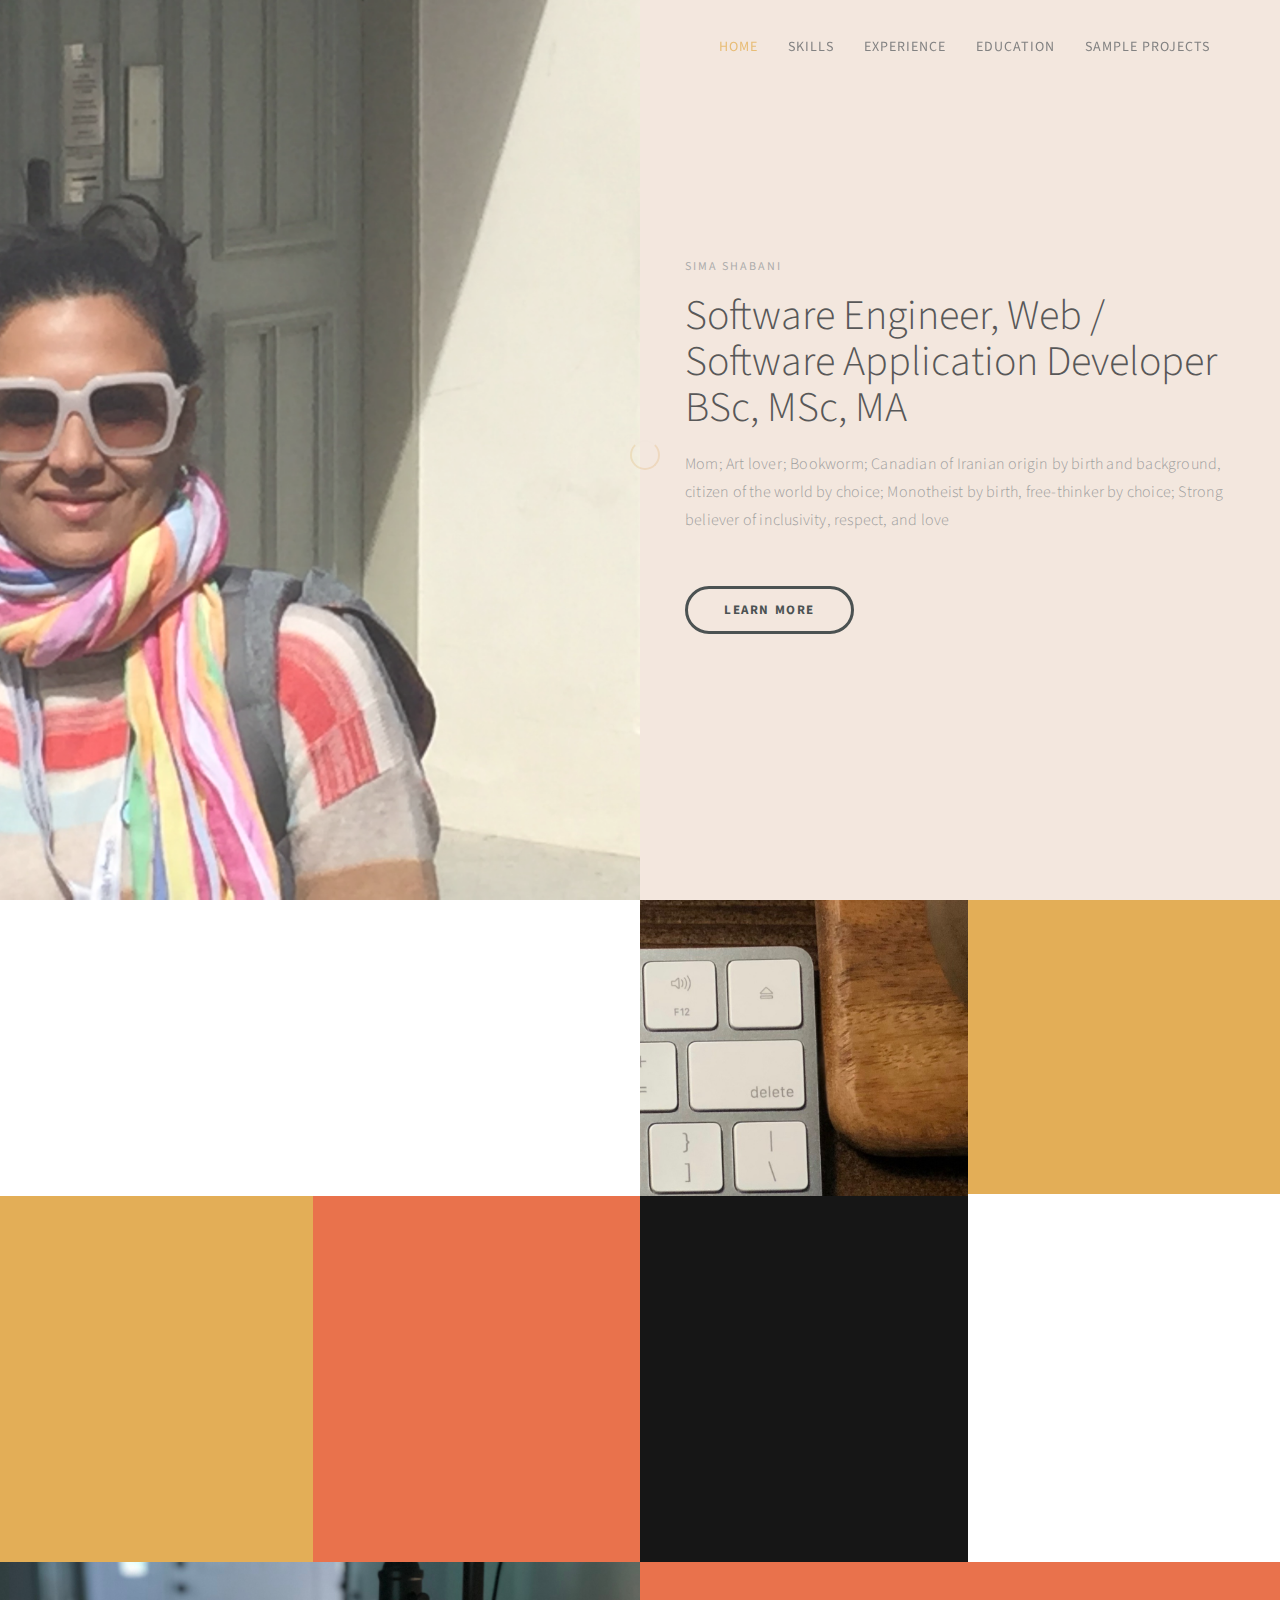
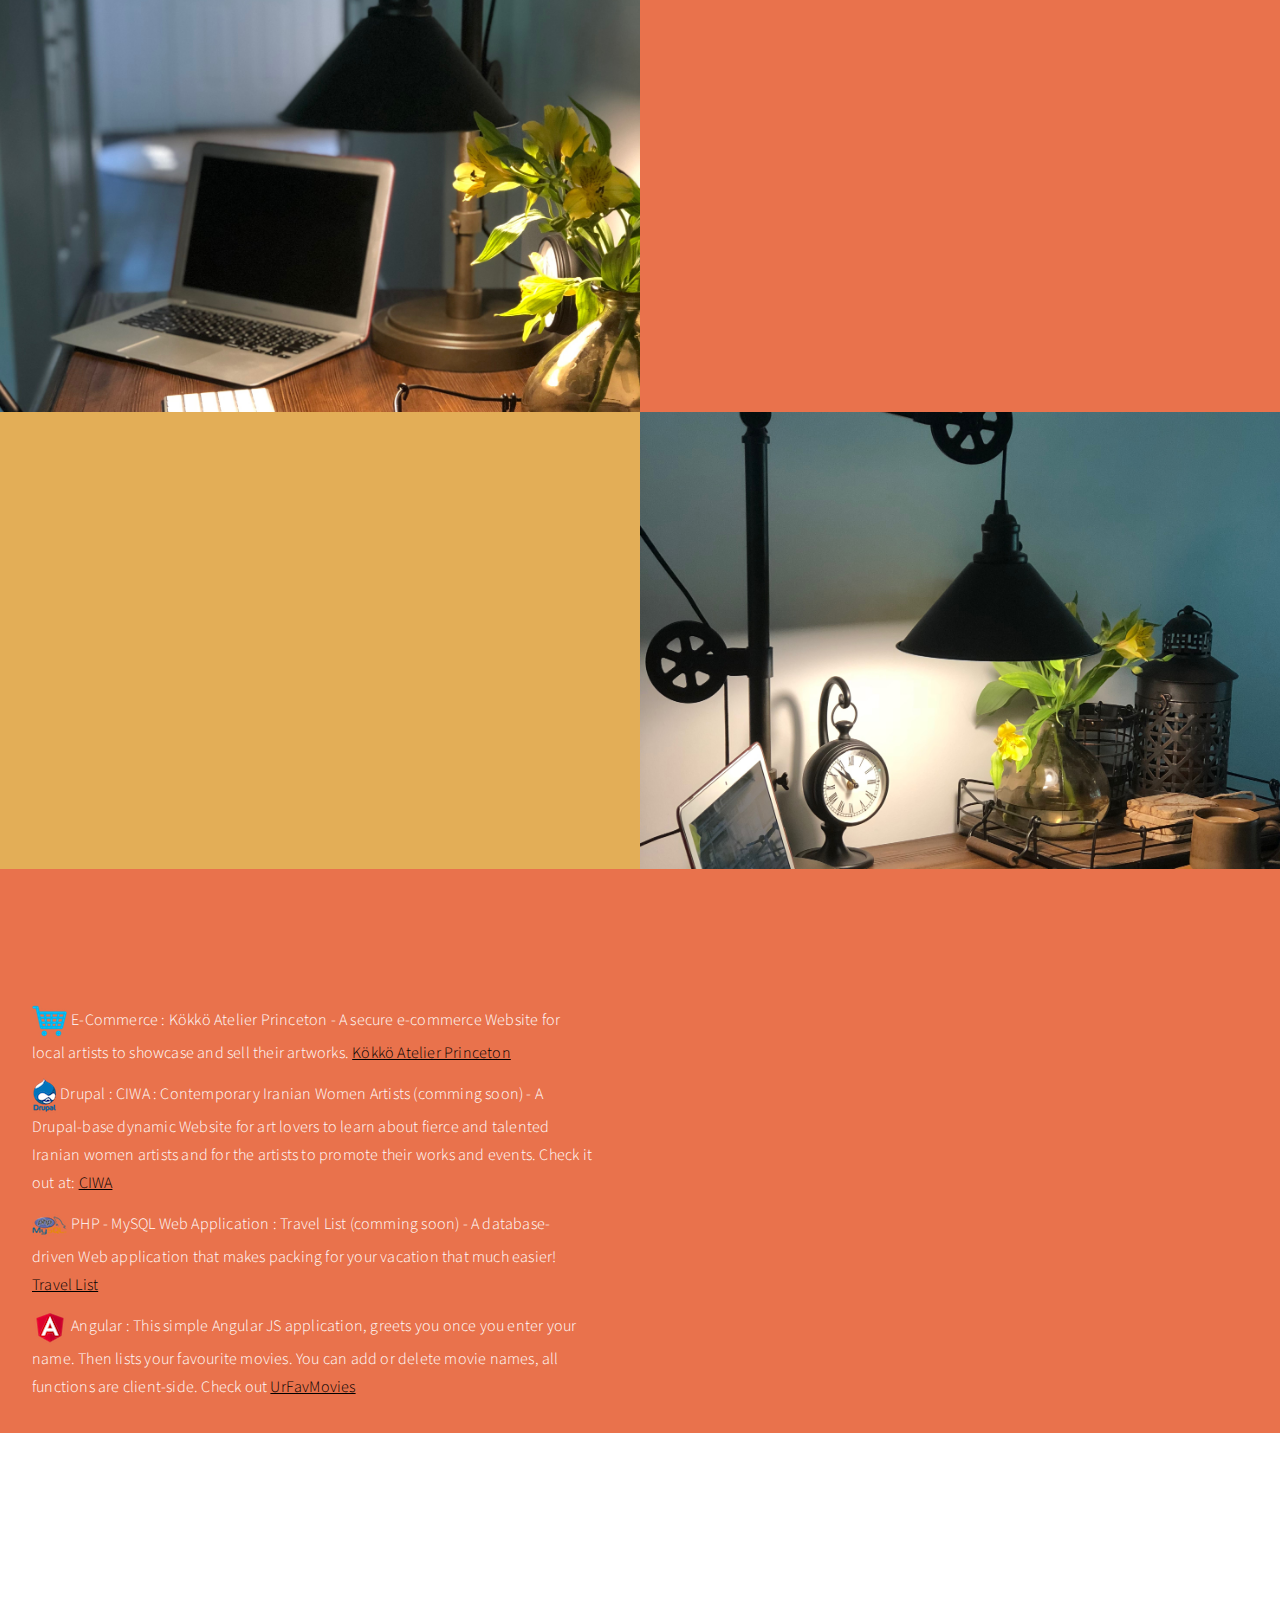
==== commit 4926dc49: "typo" ====
--- a/index.html
+++ b/index.html
@@ -178,7 +178,7 @@
                          <i class="fa fa-laptop"></i>
                               <h3>Programming / Coding</h3>
                               <p class="color-white">
-OOP; PHP; Perl; Phyton; Java; .Net; Visual Basic and C#; Visual Studio
+OOP; PHP; Perl; Python; Java; .Net; Visual Basic and C#; Visual Studio
 
                               </p>
                     </div>
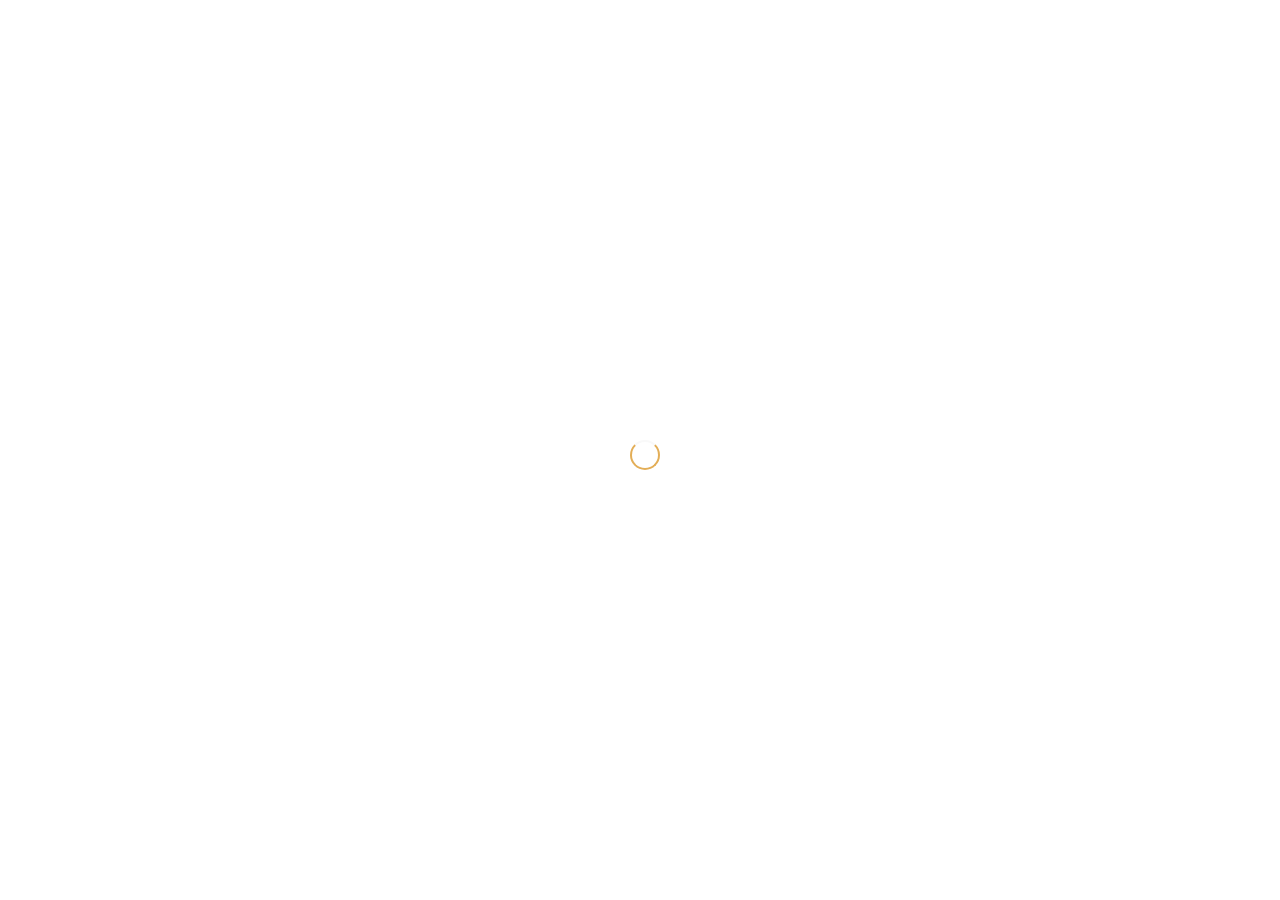
==== commit 69381fd3: "just image" ====
--- a/index.html
+++ b/index.html
@@ -36,35 +36,6 @@
 
 <!-- Navigation Section -->
 
-<div class="navbar navbar-fixed-top custom-navbar" role="navigation">
-     <div class="container">
-
-          <!-- navbar header -->
-          <div class="navbar-header">
-               <button class="navbar-toggle" data-toggle="collapse" data-target=".navbar-collapse">
-                    <span class="icon icon-bar"></span>
-                    <span class="icon icon-bar"></span>
-                    <span class="icon icon-bar"></span>
-               </button>
-             <!--  <a href="#" class="navbar-brand">Stimulus</a> -->
-          </div>
-
-          <div class="collapse navbar-collapse">
-               <ul class="nav navbar-nav navbar-right">
-                    <li><a href="#home" class="smoothScroll">Home</a></li>
-              
-                    <li><a href="#about" class="smoothScroll">Skills</a></li>
-                    <li><a href="#experience" class="smoothScroll">Experience</a></li>
-                    <li><a href="#education" class="smoothScroll">Education</a></li>
-
-                    <li><a href="#contact" class="smoothScroll">Sample Projects</a></li>
-               </ul>
-          </div>
-
-     </div>
-</div>
-
-
 <!-- Home Section -->
 
 <section id="home" class="parallax-section">
@@ -75,20 +46,6 @@
                     <div class="home-img"></div>
                </div>
 
-               <div class="col-md-6 col-sm-6">
-                    <div class="home-thumb">
-                         <div class="section-title">
-
-                              <h4 class="wow fadeInUp" data-wow-delay="0.3s">SIMA SHABANI</h4>
-                              <h1 class="wow fadeInUp" data-wow-delay="0.6s">Software Engineer, Web / Software Application Developer<br>BSc, MSc, MA</h1>
-                              <p class="wow fadeInUp" data-wow-delay="0.9s">Mom; Art lover; Bookworm; Canadian of Iranian origin by birth and background, citizen of the world by choice; Monotheist by birth, free-thinker by choice; Strong believer of inclusivity, respect, and love</p>
-                              
-                              <a href="#about" class="wow fadeInUp smoothScroll section-btn btn btn-success" data-wow-delay="1.4s">Learn More</a>
-                              
-                         </div>
-                    </div>
-               </div>
-
 
           </div>
      </div>
@@ -97,366 +54,5 @@
 
 <!-- About Section -->
 
-<section id="about" class="parallax-section">
-     <div class="container">
-          <div class="row">
-
-               <div class="col-md-6 col-sm-12">
-                    <div class="about-thumb">
-                         <div class="wow fadeInUp section-title" data-wow-delay="0.4s">
-                              <h1>Professional Web / Software Developer</h1>
-                             <!--  <p class="color-yellow">Sed vulputate vitae diam quis bibendum</p> -->
-                         </div>
-                         <div class="wow fadeInUp" data-wow-delay="0.8s">
-                              <p>I perform all aspects of Web development from analysing the clients' requirements to preparing prototypes, designing UIs, coding, implementing, deployment, maintenance and support.</p>
-
-                            </div>
-                    </div>
-               </div>
-
-               <div class="col-md-3 col-sm-6">
-                    <div class="background-image about-img"></div>
-               </div>
-
-               <div class="bg-yellow col-md-3 col-sm-6">
-                    <div class="skill-thumb">
-                         <div class="wow fadeInUp section-title color-white" data-wow-delay="1.2s">
-                              <h3>Techniques/Languages</h3>
-                         </div>
-
-                         <div class=" wow fadeInUp skills-thumb" data-wow-delay="1.6s">
-                         <strong>Front-end and UI Design</strong>
-                             
-                                   <div class="progress">
-                                        <div class="progress-bar progress-bar-primary" role="progressbar" aria-valuenow="100" aria-valuemin="0" aria-valuemax="100" style="width: 100%;"></div>
-                                   </div>
-
-                         <strong>Back-end Programming</strong>
-                            
-                                   <div class="progress">
-                                        <div class="progress-bar progress-bar-primary" role="progressbar" aria-valuenow="100" aria-valuemin="0" aria-valuemax="100" style="width: 100%;"></div>
-                                   </div>
-
-                         <strong>Database</strong>
-                           
-                                   <div class="progress">
-                                        <div class="progress-bar progress-bar-primary" role="progressbar" aria-valuenow="100" aria-valuemin="0" aria-valuemax="100" style="width: 100%;"></div>
-                                   </div>
-                         </div>
-
-                    </div>
-               </div>
-
-          </div>
-     </div>
-</section>
-
-
-<!-- Service Section -->
-
-<section id="service" class="parallax-section">
-     <div class="container">
-          <div class="row">
-<div class="col-container">
-               <div class="bg-yellow col-md-3 col-sm-6 col">
-                    <div class="wow fadeInUp color-white service-thumb" data-wow-delay="0.8s">
-                         <i class="fa fa-html5"></i>
-                              <h3>Front-end / UI Design</h3>
-                              <p class="color-white" item-height="200">
-                                HTML - HTML5; CSS / CSS3; JavaScript; 
-                                  TypeScript; 
-                                  Angular JS; 
-                                  Dreamweaver; 
-                                  Photoshop; 
-                                  jQuery
-                              </p>
-                    </div>
-               </div>
-
-               <div class="col-md-3 col-sm-6 col">
-                    <div class="wow fadeInUp color-white service-thumb" data-wow-delay="1.2s">
-                         <i class="fa fa-laptop"></i>
-                              <h3>Programming / Coding</h3>
-                              <p class="color-white">
-OOP; PHP; Perl; Python; Java; .Net; Visual Basic and C#; Visual Studio
-
-                              </p>
-                    </div>
-               </div>
-
-               <div class="bg-dark col-md-3 col-sm-6 col">
-                    <div class="wow fadeInUp color-white service-thumb" data-wow-delay="1.6s">
-                         <i class="fa fa-database"></i>
-                              <h3>Database</h3>
-                              <p class="color-white">RDMBS design, development, normalization, maintenance; SQL; Oracle; MySQL</p>
-                    </div>
-               </div>
-
-               <div class="bg-white col-md-3 col-sm-6 col">
-                    <div class="wow fadeInUp service-thumb" data-wow-delay="1.8s">
-                         <i class="fa fa-server"></i>
-                              <h3>Servers / Services / Apps</h3>
-                              <p>Apache; Node.js; ISS; Github; CMS (WordPress, Drupal)</p>
-                    </div>
-               </div>
-</div>
-          </div>
-     </div>
-</section>
-
-
-<!-- Experience Section -->
-
-<section id="experience" class="parallax-section">
-     <div class="container">
-          <div class="row">
-
-               <div class="col-md-6 col-sm-6">
-                    <div class="background-image experience-img"></div>
-               </div>
-
-               <div class="col-md-6 col-sm-6">
-                    <div class="color-white experience-thumb">
-                         <div class="wow fadeInUp section-title" data-wow-delay="0.8s">
-                              <h1>My Experiences</h1>
-                              <p class="color-white"></p>
-                         </div>
-
-                         <div class="wow fadeInUp color-white media" data-wow-delay="1.2s">
-                              <div class="media-object media-left">
-                                   <i class="fa fa-keyboard-o"></i>
-                              </div>
-                              <div class="media-body">
-                                   <h3 class="media-heading">.NET Software Developer <small>4+ years</small></h3>
-                                   <p class="color-white">Private Sector</p>
-                              </div>
-                         </div>
-
-                         <div class="wow fadeInUp color-white media" data-wow-delay="1.6s">
-                              <div class="media-object media-left">
-                                   <i class="fa fa-keyboard-o"></i>
-                              </div>
-                              <div class="media-body">
-                                   <h3 class="media-heading">Systems Integrator / Web Developer <small>8+ years</small></h3>
-                                   <p class="color-white">Government / Public Sector</p>
-                              </div>
-                         </div>
-                         <div class="wow fadeInUp color-white media" data-wow-delay="1.6s">
-                            <div class="media-object media-left">
-                                 <i class="fa fa-keyboard-o"></i>
-                            </div>
-                            <div class="media-body">
-                                 <h3 class="media-heading">Software Engineer <small>5+ years</small></h3>
-                                 <p class="color-white">Freelance - Web and Software Solution Provider</p>
-                            </div>
-                       </div>
-
-                    </div>
-               </div>
-
-          </div>
-     </div>
-</section>
-
-
-<!-- Education Section -->
-
-<section id="education" class="parallax-section">
-     <div class="container">
-          <div class="row">
-
-               <div class="col-md-6 col-sm-6">
-                    <div class="color-white education-thumb">
-                         <div class="wow fadeInUp section-title" data-wow-delay="0.8s">
-                              <h1>My Education</h1>
-                              <p class="color-white">BSc, MSc, MA</p>
-                         </div>
-
-                         <div class="wow fadeInUp color-white media" data-wow-delay="1.2s">
-                              <div class="media-object media-left">
-                                   <i class="fa fa-graduation-cap"></i>
-                              </div>
-                              <div class="media-body">
-                                   <h3 class="media-heading">Master of Art in Liberal Studies <small>May 2017</small></h3>
-                                   <p class="color-white"> </p>
-                              </div>
-                         </div>
-
-                         <div class="wow fadeInUp color-white media" data-wow-delay="1.6s">
-                              <div class="media-object media-left">
-                                   <i class="fa fa-graduation-cap"></i>
-                              </div>
-                              <div class="media-body">
-                                   <h3 class="media-heading">Master of Science in Information Studies <small>June 2012</small></h3>
-                                   <p class="color-white"></p>
-                              </div>
-                         </div>
-                         <div class="wow fadeInUp color-white media" data-wow-delay="1.6s">
-                            <div class="media-object media-left">
-                                 <i class="fa fa-graduation-cap"></i>
-                            </div>
-                            <div class="media-body">
-                                 <h3 class="media-heading">Bachelore of Science in Software Engineering <small>June 1997</small></h3>
-                                 <p class="color-white"></p>
-                            </div>
-                       </div>
-
-                    </div>
-               </div>
-
-               <div class="col-md-6 col-sm-6">
-                    <div class="background-image education-img"></div>
-               </div>
-
-          </div>
-     </div>
-</section>
-
-
-<!-- Quotes Section 
-
-<section id="quotes" class="parallax-section">
-     <div class="overlay"></div>
-     <div class="container">
-          <div class="row">
-
-               <div class="col-md-offset-1 col-md-10 col-sm-12">
-                    <i class="wow fadeInUp fa fa-star" data-wow-delay="0.6s"></i>
-                    <h2 class="wow fadeInUp" data-wow-delay="0.8s">Proin lobortis eu diam et facilisis. Fusce nisi nibh, molestie in vestibulum quis, auctor et orci.</h2>
-                    <p class="wow fadeInUp" data-wow-delay="1s">Curabitur at pulvinar ante. Duis dui urna, faucibus eget felis eu, iaculis congue sem.</p>
-               </div>
-
-          </div>
-     </div>
-</section>
--->
-
-<!-- Contact Section -->
-
-<section id="contact" class="parallax-section">
-     <div class="container">
-          <div class="row">
-
-               <div class="col-md-6 col-sm-12">
-
-                    <div class="contact-form">
-                            <div class="wow fadeInUp section-title" data-wow-delay="0.2s">
-                                 <h1 class="color-white">Sample Projects</h1>
-                                 <p class="color-white"></p>
-                            </div>
-                           
-                            
-                            <div>
-                              
-                              <p class="color-white"><img src="images/eCommerce.png">
-                                 E-Commerce : Kökkö Atelier Princeton - A secure e-commerce Website for local artists to showcase and sell their artworks. <a class="blackhls" href="https://www.kokkoprinceton.com/" target="blank">Kökkö Atelier Princeton</a>
-                              </p>
-                            </div>
-  <div>
-                              
-    <p class="color-white"><img src="images/drupal-logo.png">
-       Drupal : CIWA : Contemporary Iranian Women Artists (comming soon) - A Drupal-base dynamic Website for art lovers to learn about fierce and talented Iranian women artists and for the artists to promote their works and events. Check it out at: <a class="blackhls" href="https://ciwartists.com/" target="blank">CIWA</a>
-    </p>
-</div>
-<div>
-  <p class="color-white"><img src="images/amp.png">
-    PHP - MySQL Web Application : Travel List (comming soon) - A database-driven Web application that makes packing for your vacation that much easier! <a class="blackhls" href="https://amp.ciwartists.com" target="blank">Travel List</a>
- </p>
-</div>
-                            <div>
-                              
-                            <p class="color-white"><img src="images/Angular_li.png">
-                               Angular : This simple Angular JS application, greets you once you enter your name. Then lists your favourite movies. You can add or delete movie names, all functions are client-side. Check out <a class="blackhls" href="https://simashabani.github.io/UrFavMovies/index.html" target="blank">UrFavMovies</a>
-                            </p>
-                            </div>
- 
-
-
-
-                       </div>
-                  <!--<div class="contact-form">
-                         <div class="wow fadeInUp section-title" data-wow-delay="0.2s">
-                              <h1 class="color-white">Contact me</h1>
-                              <p class="color-white"></p>
-                         </div>
-
-                         <div id="contact-form">
-                              <form action="#template-mo" method="post">
-                                   <div class="wow fadeInUp" data-wow-delay="1s">
-                                        <input name="fullname" type="text" class="form-control" id="fullname" placeholder="Your Name">
-                                   </div>
-                                   <div class="wow fadeInUp" data-wow-delay="1.2s">
-                                        <input name="email" type="email" class="form-control" id="email" placeholder="Your Email">
-                                   </div>
-                                   <div class="wow fadeInUp" data-wow-delay="1.4s">
-                                        <textarea name="message" rows="5" class="form-control" id="message" placeholder="Write your message..."></textarea>
-                                   </div>
-                                   <div class="wow fadeInUp col-md-6 col-sm-8" data-wow-delay="1.6s">
-                                        <input name="submit" type="submit" class="form-control" id="submit" value="Send">
-                                   </div>
-                              </form>
-                         </div>
-
-                    </div> -->
-               </div>
-
-             <!--  <div class="col-md-3 col-sm-6">
-                    <div class="background-image contact-img"></div>
-               </div> 
-
-               <div class="bg-dark col-md-6 col-sm-12">
-                    <div class="contact-thumb">
-                        <div class="wow fadeInUp contact-info" data-wow-delay="0.6s">
-                              <h3 class="color-white">Visit my office</h3>
-                              <p>456 New Street 22000, New York City, USA</p>
-                         </div> 
-
-                         <div class="wow fadeInUp contact-info" data-wow-delay="0.8s">
-                              <h3 class="color-white">Contact.</h3>
-                             <p><i class="fa fa-phone"></i> 01-0110-0220</p>
-                              <p><i class="fa fa-envelope-o"></i> <a href="mailto:hello@company.co">hello@company.co</a></p>
-                              <p><i class="fa fa-globe"></i> <a href="https://simashabani.github.io/">https://simashabani.github.io/</a></p>
-                         </div>
-
-                    </div>
-               </div>-->
-
-          </div>
-     </div>
-</section>
-
-
-<!-- Footer Section -->
-
-<footer>
-	<div class="container">
-		<div class="row">
-
-               <div class="col-md-12 col-sm-12">
-                    <div class="wow fadeInUp footer-copyright" data-wow-delay=".2s">
-                         <p>Copyright &copy; 2018 Sima Shabani | Website Developed by Sima Shabani | Design:  templatemo</p>
-                         <p><i class="fa fa-globe"></i> <a href="https://simashabani.github.io/">https://simashabani.github.io/</a></p>
-                         <p><i class="fa fa-envelope-o"></i> <a href="mailto:sima.shabani@gmail.com?subject=fromGithub" target="_blank">Email Me</a></p>
-                    </div>
-				<ul class="wow fadeInUp social-icon" data-wow-delay="2s">
-
-                         <li><a href="#" class="fa fa-linkedin" href="https://www.linkedin.com/in/sima-shabani-69098434/"></a></li>
-
-                    </ul>
-               </div>
-			
-		</div>
-	</div>
-</footer>
-
-<!-- SCRIPTS -->
-
-<script src="js/jquery.js"></script>
-<script src="js/bootstrap.min.js"></script>
-<script src="js/jquery.parallax.js"></script>
-<script src="js/smoothscroll.js"></script>
-<script src="js/wow.min.js"></script>
-<script src="js/custom.js"></script>
-
 </body>
-</html>+</html>
